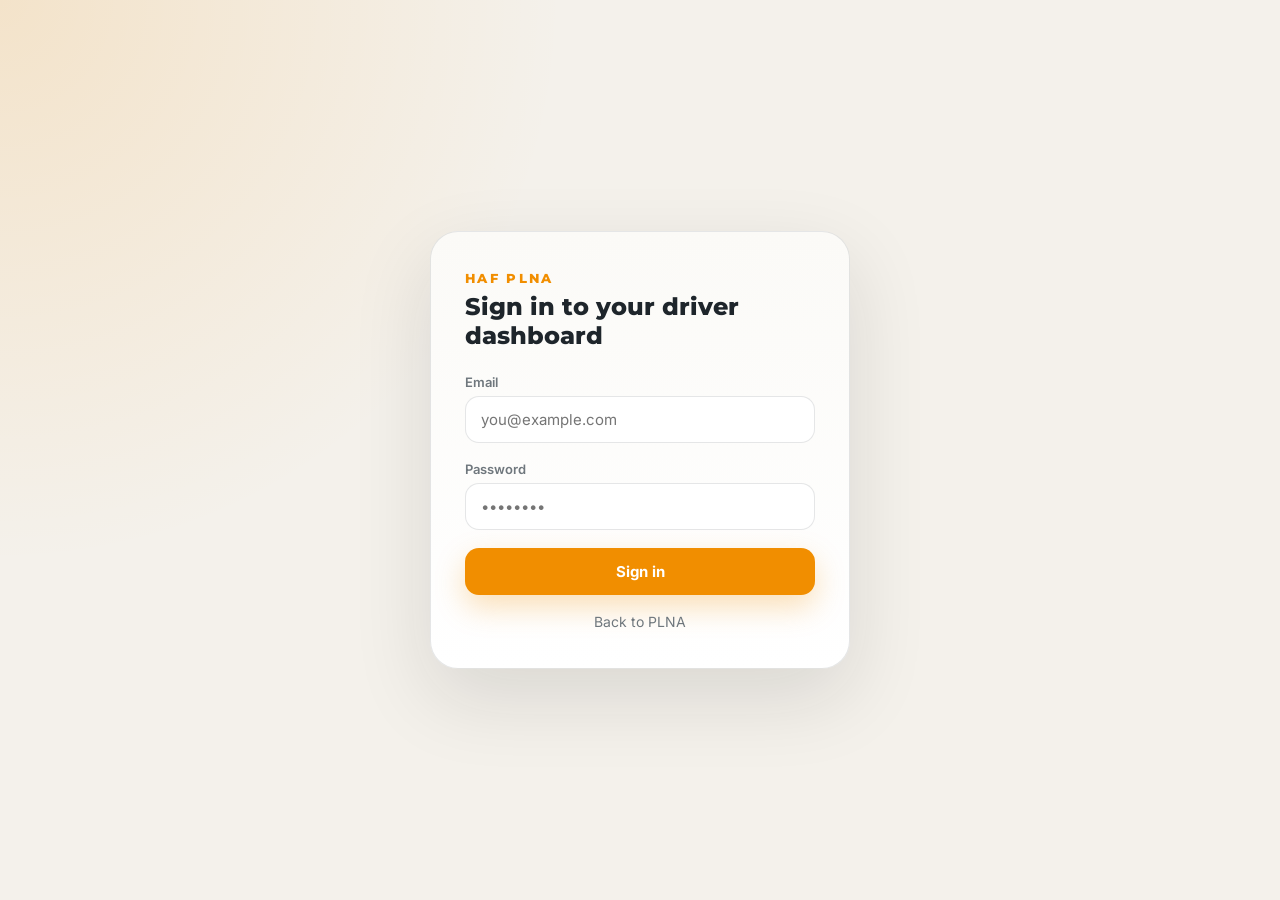
==== index.html @ 5a3f7ec8 "PLNA: proper mobile experience — off-canvas drawer nav, sticky mobile top bar, touch-friendly target" ====
<!DOCTYPE html>
<html lang="en">
<head>
<meta charset="UTF-8" />
<meta name="viewport" content="width=device-width, initial-scale=1.0" />
<meta name="robots" content="noindex,nofollow" />
<link rel="preconnect" href="https://fonts.googleapis.com" />
<link rel="preconnect" href="https://fonts.gstatic.com" crossorigin />
<link href="https://fonts.googleapis.com/css2?family=Inter:wght@400;500;600;700;800&family=Montserrat:wght@600;700;800;900&display=swap" rel="stylesheet" />
<title>HAF PLNA</title>
<style>
:root{
  --brand-orange:#f18e00; --brand-grey:#2f373e;
  --bg:#f4f1eb; --panel:#fbfaf7; --panel-2:#ffffff; --text:#1e252b; --muted:#6f777d;
  --line:rgba(47,55,62,.12); --shadow:0 28px 80px rgba(22,25,27,.12);
  --soft-shadow:0 14px 35px rgba(22,25,27,.08); --radius:28px; --radius-sm:18px;
  --red:#b4483f; --amber:#b98530; --green:#4f7f58;
}
body.dark{
  --bg:#0e1113; --panel:#171a1d; --panel-2:#202428; --text:#f4f1eb; --muted:#a9b0b4;
  --line:rgba(244,241,235,.12); --shadow:0 32px 90px rgba(0,0,0,.45); --soft-shadow:0 18px 45px rgba(0,0,0,.3);
}
*{box-sizing:border-box} body{margin:0;font-family:"Gotham Book","Inter","Avenir Next",Arial,sans-serif;background:radial-gradient(circle at top left,rgba(241,142,0,.12),transparent 32%),var(--bg);color:var(--text);transition:.25s ease}
button{font-family:inherit}
.app{min-height:100vh;display:grid;grid-template-columns:268px 1fr;gap:22px;padding:22px}
/* mobile top bar + drawer backdrop — hidden on desktop, switched on under 920px */
.mobile-bar{display:none;align-items:center;gap:12px;padding:11px 14px;position:sticky;top:0;z-index:50;background:var(--panel);border-bottom:1px solid var(--line)}
.mobile-bar .mb-burger{width:42px;height:42px;flex:none;border:1px solid var(--line);border-radius:12px;background:var(--panel-2);display:grid;place-items:center;cursor:pointer;color:var(--text)}
.mobile-bar .mb-burger svg{width:22px;height:22px;stroke:currentColor;stroke-width:2;fill:none}
.mobile-bar .mb-word{font-family:"Montserrat","Inter",sans-serif;font-weight:800;font-size:16px;letter-spacing:-.01em;color:var(--text)}
.mobile-bar .mb-title{margin-left:auto;font-size:11px;letter-spacing:.12em;text-transform:uppercase;font-weight:800;color:var(--brand-orange)}
.nav-backdrop{display:none}
.sidebar,.workspace{background:linear-gradient(180deg,var(--panel),var(--panel-2));border:1px solid var(--line);border-radius:var(--radius);box-shadow:var(--shadow)}
.sidebar{padding:22px 16px;display:flex;flex-direction:column;gap:18px;position:sticky;top:22px;height:calc(100vh - 44px)}
.brand{display:flex;align-items:center;gap:12px;padding:4px 6px 16px;border-bottom:1px solid var(--line)}
.brand .otis-logo{width:46px;height:46px;flex:none;display:block;border-radius:13px;box-shadow:var(--soft-shadow)}
.brand .otis-logo svg{width:100%;height:100%;display:block;border-radius:13px}
.brand-meta{display:flex;flex-direction:column;align-items:flex-start;gap:6px;min-width:0}.brand-meta small{display:block;color:var(--muted);letter-spacing:.18em;text-transform:uppercase;font-size:9.5px;font-weight:700}
.brand-top{display:flex;align-items:center;gap:9px}.otis-word{font-weight:800;font-size:15px;letter-spacing:.02em;color:var(--text)}.brand-pipe{color:var(--line);font-weight:400;font-size:17px;line-height:1}
.brand .home-btn{width:auto;height:30px;padding:0 13px 0 11px;gap:8px;border-radius:10px;font-size:12.5px;font-weight:700;background:rgba(127,127,127,.07);color:var(--text)}.brand .home-btn svg{width:15px;height:15px}.brand .home-btn:hover{background:rgba(241,142,0,.10);color:var(--text)}.brand .home-btn.active{background:rgba(241,142,0,.14);color:var(--brand-orange)}
.nav{display:flex;flex-direction:column;gap:4px;overflow-y:auto;flex:1;margin:0 -4px;padding:2px 4px;scrollbar-width:thin}
.nav::-webkit-scrollbar{width:6px}.nav::-webkit-scrollbar-thumb{background:var(--line);border-radius:99px}
.nav-btn{width:100%;height:44px;border:0;border-radius:14px;background:transparent;color:var(--muted);display:flex;align-items:center;gap:13px;padding:0 14px;cursor:pointer;transition:.18s ease;font-size:14px;font-weight:600;text-align:left}
.nav-btn svg{width:19px;height:19px;stroke:currentColor;stroke-width:1.8;fill:none;flex:none}
.nav-btn:hover{background:rgba(241,142,0,.08);color:var(--text)}
.nav-btn.active{background:rgba(241,142,0,.13);color:var(--brand-orange)}
.nav-sep{height:1px;background:var(--line);margin:10px 8px}
.nav-label{font-size:10px;letter-spacing:.14em;text-transform:uppercase;color:var(--muted);font-weight:800;padding:6px 14px 2px;opacity:.75}
.group-btn{justify-content:space-between}
.group-btn .gb-left{display:flex;align-items:center;gap:13px}
.group-btn .chev{width:16px;height:16px;transition:transform .2s ease}
.group.open .group-btn .chev{transform:rotate(90deg)}
.group.open .group-btn{color:var(--text)}
.sub{display:none;flex-direction:column;gap:3px;margin:4px 0 4px 0;padding-left:10px;border-left:2px solid var(--line);margin-left:20px}
.group.open .sub{display:flex}
.sub .nav-btn{height:38px;font-size:13px;font-weight:500;border-radius:11px}
.sub .nav-btn .dot{width:6px;height:6px;border-radius:99px;background:currentColor;opacity:.55;flex:none}
.side-foot{margin-top:auto;padding-top:14px;border-top:1px solid var(--line);display:flex;flex-direction:column;gap:10px}
.foot-row{display:flex;gap:8px}
.foot-row .nav-btn{flex:1;flex-direction:column;height:auto;gap:5px;padding:9px 6px;justify-content:center;text-align:center;font-size:10px;letter-spacing:.04em;text-transform:uppercase;font-weight:700;border-radius:13px;background:rgba(127,127,127,.06)}
.foot-row .nav-btn:hover{background:rgba(241,142,0,.10)}
.foot-toggle{flex:1;display:flex;align-items:center;justify-content:center;background:rgba(127,127,127,.06);border-radius:13px;padding:9px 6px}
.theme-row{display:flex;align-items:center;justify-content:space-between;gap:10px;padding:2px 8px}
.theme-row span{font-size:12px;color:var(--muted);font-weight:600;display:flex;align-items:center;gap:9px}
.theme-row span svg{width:17px;height:17px;stroke:currentColor;stroke-width:1.8;fill:none}
.theme-wrap{width:56px;height:30px;background:var(--panel-2);border:1px solid var(--line);border-radius:999px;position:relative;cursor:pointer;box-shadow:var(--soft-shadow);flex:none}
.theme-dot{position:absolute;top:3px;left:3px;width:22px;height:22px;border-radius:999px;background:var(--brand-grey);transition:.25s ease;display:flex;align-items:center;justify-content:center}
.theme-dot svg{width:13px;height:13px;stroke:#fff;stroke-width:2;fill:none}
.theme-dot .ico-moon{display:none}
body.dark .theme-dot{left:31px;background:var(--brand-orange)}
body.dark .theme-dot .ico-sun{display:none}
body.dark .theme-dot .ico-moon{display:block}
.workspace{padding:0;min-width:0;display:flex;flex-direction:column;overflow:hidden}
.topbar{display:flex;align-items:center;justify-content:space-between;gap:16px;padding:24px 30px;border-bottom:1px solid var(--line)}
.topbar img{width:128px;height:auto;background:#fff;border-radius:12px;padding:8px 11px;object-fit:contain;border:1px solid var(--line)}
.crumb{font-size:11px;letter-spacing:.14em;text-transform:uppercase;color:var(--muted);font-weight:800}
.crumb b{color:var(--brand-orange)}
.canvas{flex:1;display:flex;align-items:center;justify-content:center;padding:40px;min-height:0}
.page{display:none;width:100%}
.page.active{display:flex;flex-direction:column;align-items:center;text-align:center;gap:14px}
.page .glyph{width:64px;height:64px;border-radius:20px;border:1px solid var(--line);background:var(--panel-2);display:grid;place-items:center;color:var(--brand-orange);box-shadow:var(--soft-shadow)}
.page .glyph svg{width:28px;height:28px;stroke:currentColor;stroke-width:1.7;fill:none}
.page h1{margin:0;font-family:"Gotham Bold","Montserrat","Inter","Avenir Next",Arial,sans-serif;letter-spacing:-.04em;font-size:30px}
.page p{margin:0;color:var(--muted);font-size:14px;line-height:1.6;max-width:440px}
.page .tag{font-size:10px;letter-spacing:.14em;text-transform:uppercase;color:var(--muted);border:1px solid var(--line);border-radius:999px;padding:7px 13px;font-weight:800}
.haf-grid{width:100%;max-width:none;display:flex;flex-wrap:wrap;justify-content:center;gap:10px;margin:0 0 30px;padding-bottom:24px;border-bottom:1px solid var(--line)}
.haf-tile{display:flex;flex-direction:column;align-items:center;gap:9px;text-align:center;padding:14px;min-width:104px;flex:0 1 132px;border:1px solid var(--line);border-radius:var(--radius-sm);background:var(--panel-2);box-shadow:var(--soft-shadow);cursor:pointer;color:var(--text);transition:.18s ease}
.haf-tile:hover{border-color:rgba(241,142,0,.4);transform:translateY(-2px)}
.haf-tile .ht-ico{width:42px;height:42px;border-radius:12px;border:1px solid var(--line);background:var(--panel);display:grid;place-items:center;color:var(--brand-orange);flex:none}
.haf-tile .ht-ico svg{width:20px;height:20px;stroke:currentColor;stroke-width:1.7;fill:none}
.haf-tile .ht-tt{font-weight:700;font-size:13.5px;letter-spacing:-.01em}
.haf-tile .ht-sub{display:none}
@media (max-width:920px){
  /* phone layout: full-width content, sidebar becomes an off-canvas drawer */
  .app{display:block;padding:0;gap:0}
  .mobile-bar{display:flex}
  .sidebar{position:fixed;top:0;left:0;bottom:0;width:284px;max-width:86vw;height:100vh;z-index:70;border-radius:0;border:0;border-right:1px solid var(--line);transform:translateX(-100%);transition:transform .26s ease;overflow-y:auto;box-shadow:none}
  body.nav-open .sidebar{transform:none;box-shadow:0 0 60px rgba(0,0,0,.45)}
  .nav-backdrop{display:block;position:fixed;inset:0;background:rgba(10,12,14,.5);z-index:60;opacity:0;pointer-events:none;transition:opacity .26s ease}
  body.nav-open .nav-backdrop{opacity:1;pointer-events:auto}
  .brand{display:flex}
  /* nav stays vertical & touch-friendly inside the drawer */
  .nav{flex-direction:column;flex-wrap:nowrap;gap:4px;overflow-y:visible;margin:0 -4px;padding:2px 4px}
  .nav-sep,.nav-label{display:block}
  .nav-btn{flex-direction:row;width:100%;max-width:none;min-width:0;height:48px;padding:0 16px;gap:14px;justify-content:flex-start;font-size:14.5px;font-weight:600;letter-spacing:0;line-height:1.2;text-align:left;border-radius:13px}
  .nav-btn svg{width:20px;height:20px}
  .workspace{border-radius:0;box-shadow:none;border:0}
  .topbar{padding:14px 16px}
  .crumb{display:none}
  .canvas{padding:20px 14px}
  .side-foot{margin-top:24px;flex-direction:column;gap:10px}
}
.crm-wrap{width:100%;max-width:1000px;margin:0 auto 14px;overflow-x:auto;border:1px solid var(--line);border-radius:14px;box-shadow:var(--soft-shadow)}
.crm{width:100%;border-collapse:collapse;font-size:12.5px;min-width:760px}
.crm th{text-align:left;font-size:10.5px;letter-spacing:.05em;text-transform:uppercase;color:var(--muted);font-weight:800;padding:12px 14px;background:var(--panel-2);border-bottom:1px solid var(--line);white-space:nowrap}
.crm td{padding:13px 14px;border-bottom:1px solid var(--line);color:var(--text)}
.crm tr:last-child td{border-bottom:none}
.crm-ah{font-size:11.5px;color:var(--muted);font-weight:700;margin-right:4px}
.pill{font-size:11.5px;font-weight:700;background:var(--panel-2);border:1px solid var(--line);border-radius:999px;padding:7px 13px;color:var(--text)}
.switch{width:48px;height:27px;background:var(--panel);border:1px solid var(--line);border-radius:999px;position:relative;cursor:pointer;flex:none;transition:.2s ease}
.switch .knob{position:absolute;top:2px;left:2px;width:21px;height:21px;border-radius:999px;background:var(--brand-grey);transition:.22s ease}
.switch.on{background:rgba(241,142,0,.16);border-color:rgba(241,142,0,.45)}
.switch.on .knob{left:23px;background:var(--brand-orange)}
</style>
<style id="plna-css">
#today.page.active,#planned-jobs.page.active,#job-feedback.page.active,#rewards.page.active{align-self:flex-start;align-items:center;text-align:center;width:100%;gap:0}
.plna-head{display:flex;flex-direction:column;align-items:center;text-align:center;gap:12px;margin-bottom:24px}
.plna-head .glyph{width:56px;height:56px}
.plna-head p{max-width:480px}
.stat-grid{width:100%;max-width:880px;margin:0 auto 18px;display:grid;grid-template-columns:repeat(auto-fit,minmax(190px,1fr));gap:14px}
.stat-card{display:flex;flex-direction:column;align-items:flex-start;gap:7px;text-align:left;padding:16px 18px;border:1px solid var(--line);border-radius:var(--radius-sm);background:var(--panel-2);box-shadow:var(--soft-shadow)}
.stat-card .sl{font-size:10px;letter-spacing:.12em;text-transform:uppercase;color:var(--muted);font-weight:800}
.stat-card .sv{font-size:19px;font-weight:800;letter-spacing:-.02em;color:var(--text)}
.stat-card .sv small{font-size:12px;font-weight:600;color:var(--muted);letter-spacing:0}
.pill-status{display:inline-flex;align-items:center;gap:7px}
.pill-status::before{content:"";width:8px;height:8px;border-radius:99px;background:var(--green);flex:none}
.pill-status.off::before{background:var(--muted)}
.pill-status.busy::before{background:var(--amber)}
.plna-actions{display:flex;flex-wrap:wrap;align-items:center;justify-content:center;gap:8px;max-width:880px;margin:6px auto 0}
.form-card{width:100%;max-width:640px;margin:0 auto;border:1px solid var(--line);border-radius:var(--radius-sm);background:var(--panel-2);box-shadow:var(--soft-shadow);overflow:hidden;text-align:left}
.qa-row{display:flex;align-items:center;justify-content:space-between;gap:14px;padding:14px 18px;border-top:1px solid var(--line)}
.qa-row:first-child{border-top:0}
.qa-q{font-weight:600;font-size:14px;color:var(--text)}
.qa-a{display:flex;gap:6px;flex-wrap:wrap;flex:none}
.plna-notes{width:100%;max-width:640px;margin:14px auto 0;display:flex;flex-direction:column;gap:8px;text-align:left}
.plna-notes label{font-size:10px;letter-spacing:.12em;text-transform:uppercase;color:var(--muted);font-weight:800}
.plna-notes textarea{width:100%;min-height:92px;resize:vertical;border:1px solid var(--line);background:var(--panel-2);color:var(--text);border-radius:14px;padding:12px 15px;font-size:14px;font-family:inherit;line-height:1.5;outline:none}
.plna-notes textarea:focus{border-color:rgba(241,142,0,.5)}
.tier-grid{width:100%;max-width:760px;margin:0 auto 18px;display:grid;grid-template-columns:repeat(auto-fit,minmax(120px,1fr));gap:10px}
.tier{display:flex;flex-direction:column;align-items:center;gap:5px;padding:14px 10px;border:1px solid var(--line);border-radius:var(--radius-sm);background:var(--panel-2);box-shadow:var(--soft-shadow);text-align:center}
.tier.cur{border-color:rgba(241,142,0,.5)}
.tier .tn{font-weight:800;font-size:13px;letter-spacing:-.01em}
.tier .tp{font-size:11px;color:var(--muted)}
.tier .tdot{width:12px;height:12px;border-radius:99px;background:var(--muted)}
.tier.cur .tdot{background:var(--brand-orange)}
.points-card{width:100%;max-width:760px;margin:0 auto 18px;display:flex;align-items:center;justify-content:space-between;gap:16px;flex-wrap:wrap;padding:18px 22px;border:1px solid var(--line);border-radius:var(--radius-sm);background:var(--panel-2);box-shadow:var(--soft-shadow);text-align:left}
.points-card .pc-big{font-family:'Montserrat','Inter',sans-serif;font-weight:900;font-size:34px;letter-spacing:-.03em;color:var(--brand-orange);line-height:1}
.points-card .pc-l{font-size:10px;letter-spacing:.12em;text-transform:uppercase;color:var(--muted);font-weight:800;margin-top:6px}
.preview-note{margin:8px auto 0;font-size:11px;color:var(--muted);opacity:.85;max-width:560px}
/* Suggested-rate calculator (shared HAFPricing engine) */
.calc{width:100%;max-width:1040px;margin:0 auto 16px;display:grid;grid-template-columns:1fr 1.05fr;gap:16px;text-align:left}
@media(max-width:920px){.calc{grid-template-columns:1fr}}
.calc-card{border:1px solid var(--line);border-radius:var(--radius-sm);background:var(--panel-2);box-shadow:var(--soft-shadow);padding:18px 18px 20px}
.calc-card h3{margin:0 0 3px;font-family:'Montserrat','Inter',sans-serif;font-weight:800;font-size:15px;letter-spacing:-.01em}
.calc-card .ch-sub{font-size:12px;color:var(--muted);margin:0 0 14px;line-height:1.5}
.cgrid{display:grid;grid-template-columns:1fr 1fr;gap:10px}.cgrid.one{grid-template-columns:1fr}.cgrid.four{grid-template-columns:1fr 1fr}
.cfield{display:flex;flex-direction:column;gap:5px}
.cfield label{font-size:10px;letter-spacing:.05em;text-transform:uppercase;color:var(--muted);font-weight:800}
.cfield input,.cfield select{font-family:inherit;font-size:13.5px;color:var(--text);background:var(--panel-2);border:1px solid var(--line);border-radius:11px;padding:9px 11px;width:100%;-webkit-appearance:none;appearance:none}
.cfield input:focus,.cfield select:focus{outline:2px solid rgba(241,142,0,.35);outline-offset:1px;border-color:var(--brand-orange)}
.csub{font-size:10px;letter-spacing:.12em;text-transform:uppercase;color:var(--muted);font-weight:800;margin:16px 0 9px;opacity:.85}
.cheads{display:grid;grid-template-columns:repeat(3,1fr);gap:10px;margin:0 0 14px}
@media(max-width:560px){.cheads{grid-template-columns:1fr}}
.chead{border:1px solid var(--line);border-radius:14px;background:var(--panel-2);padding:13px 14px;text-align:left}
.chead .ch-n{font-family:'Montserrat','Inter',sans-serif;font-size:23px;font-weight:800;letter-spacing:-.03em;line-height:1}
.chead.drv{border-color:rgba(79,127,88,.5);background:rgba(79,127,88,.07)}.chead.drv .ch-n{color:var(--green)}
.chead.cust .ch-n{color:var(--brand-orange)}
.chead .ch-l{font-size:10px;letter-spacing:.04em;text-transform:uppercase;color:var(--muted);font-weight:800;margin-top:6px}
.lane-mini{display:flex;flex-wrap:wrap;gap:7px;margin:0 0 14px}
.lane-chip{font-size:11.5px;background:var(--panel-2);border:1px solid var(--line);border-radius:10px;padding:6px 10px;color:var(--text)}
.lane-chip b{color:var(--brand-orange)}
.price-stack{width:100%;display:flex;flex-direction:column;gap:8px;text-align:left}
.price-row{display:flex;align-items:center;justify-content:space-between;gap:12px;border:1px solid var(--line);border-radius:14px;background:var(--panel-2);padding:11px 15px}
.price-row .pr-l{display:flex;align-items:center;gap:10px;font-size:13.5px;font-weight:600;color:var(--text)}
.price-row .pr-op{width:22px;height:22px;flex:none;display:grid;place-items:center;border-radius:7px;border:1px solid var(--line);background:var(--panel);color:var(--brand-orange);font-weight:800;font-size:13px}
.price-row .pr-v{font-family:'Montserrat','Inter',sans-serif;font-weight:800;font-size:15px;letter-spacing:-.01em;color:var(--text)}
.price-row.total{border-color:rgba(79,127,88,.5);background:rgba(79,127,88,.07)}.price-row.total .pr-v{color:var(--green);font-size:18px}
.pill{font-size:11.5px;background:var(--panel-2);border:1px solid var(--line);border-radius:999px;padding:6px 11px;color:var(--text)}
.reason-wrap{display:flex;flex-wrap:wrap;gap:7px;margin:10px 0 0}.reason-wrap .pill.warn{border-color:rgba(180,72,63,.5);color:var(--red)}
.manual-flag{display:flex;align-items:center;gap:9px;margin:12px 0 0;padding:11px 14px;border-radius:12px;font-size:12.5px;font-weight:700;border:1px solid var(--line)}
.manual-flag.on{border-color:rgba(180,72,63,.5);background:rgba(180,72,63,.08);color:var(--red)}
.manual-flag.off{border-color:rgba(79,127,88,.45);background:rgba(79,127,88,.08);color:var(--green)}
.manual-flag .mf-dot{width:9px;height:9px;border-radius:99px;background:currentColor;flex:none}

/* ===== Topbar controls: version badge, compliance + plan switchers ===== */
.topbar-r{display:flex;align-items:center;gap:12px;flex-wrap:wrap;justify-content:flex-end}
.ver-badge{display:inline-flex;align-items:center;gap:6px;font-size:10px;letter-spacing:.1em;text-transform:uppercase;font-weight:800;color:var(--brand-orange);background:rgba(241,142,0,.10);border:1px solid rgba(241,142,0,.34);border-radius:999px;padding:5px 11px;white-space:nowrap}
.ver-badge::before{content:"";width:7px;height:7px;border-radius:99px;background:var(--brand-orange);flex:none}
.tb-ctrl{display:flex;flex-direction:column;gap:3px}
.tb-ctrl label{font-size:9px;letter-spacing:.1em;text-transform:uppercase;color:var(--muted);font-weight:800}
.tb-ctrl select{font-family:inherit;font-size:12.5px;font-weight:600;color:var(--text);background:var(--panel-2);border:1px solid var(--line);border-radius:11px;padding:7px 10px;-webkit-appearance:none;appearance:none;cursor:pointer}
.tb-ctrl select:focus{outline:2px solid rgba(241,142,0,.35);outline-offset:1px;border-color:var(--brand-orange)}
.plan-badge{display:inline-flex;align-items:center;gap:6px;font-size:10px;letter-spacing:.08em;text-transform:uppercase;font-weight:800;color:var(--text);background:var(--panel-2);border:1px solid var(--line);border-radius:999px;padding:5px 11px;white-space:nowrap}
.plan-badge .pb-dot{width:8px;height:8px;border-radius:99px;background:var(--muted);flex:none}
.plan-badge.lite .pb-dot,.plan-badge.free .pb-dot{background:var(--muted)}
.plan-badge.plus .pb-dot{background:var(--amber)}
.plan-badge.pro .pb-dot,.plan-badge.paid .pb-dot{background:var(--brand-orange)}
.plan-badge.pro,.plan-badge.paid{border-color:rgba(241,142,0,.34);color:var(--brand-orange)}
@media (max-width:920px){.topbar{flex-direction:column;align-items:stretch;gap:12px}.topbar-r{justify-content:flex-start}}

/* ===== Compliance warning + lock panels (driven by HAFModel.gate) ===== */
.gate-banner{width:100%;max-width:1040px;margin:0 auto 18px;display:flex;align-items:center;gap:12px;padding:13px 18px;border-radius:var(--radius-sm);font-size:13.5px;font-weight:600;line-height:1.45;border:1px solid var(--line);background:var(--panel-2);box-shadow:var(--soft-shadow);text-align:left}
.gate-banner .gb-ic{width:30px;height:30px;border-radius:9px;display:grid;place-items:center;flex:none;font-weight:900;font-size:15px}
.gate-banner.warn{border-color:rgba(185,133,48,.5);background:rgba(185,133,48,.10);color:var(--amber)}
.gate-banner.warn .gb-ic{background:rgba(185,133,48,.18);color:var(--amber)}
.gate-banner .gb-cta{margin-left:auto;flex:none;font-size:11px;letter-spacing:.04em;text-transform:uppercase;font-weight:800;color:var(--brand-orange);background:rgba(241,142,0,.10);border:1px solid rgba(241,142,0,.34);border-radius:999px;padding:7px 13px;cursor:pointer}
.gate-banner .gb-cta:hover{background:rgba(241,142,0,.18)}
.lock-panel{width:100%;max-width:560px;margin:0 auto;display:flex;flex-direction:column;align-items:center;text-align:center;gap:14px;padding:34px 30px;border:1px solid var(--line);border-radius:var(--radius);background:var(--panel-2);box-shadow:var(--soft-shadow)}
.lock-panel .lp-ic{width:60px;height:60px;border-radius:18px;border:1px solid rgba(180,72,63,.4);background:rgba(180,72,63,.08);display:grid;place-items:center;color:var(--red)}
.lock-panel .lp-ic svg{width:28px;height:28px;stroke:currentColor;stroke-width:1.7;fill:none}
.lock-panel h2{margin:0;font-family:'Montserrat','Inter',sans-serif;font-weight:800;font-size:21px;letter-spacing:-.02em}
.lock-panel .lp-state{font-size:10px;letter-spacing:.12em;text-transform:uppercase;font-weight:800;border-radius:999px;padding:6px 13px;border:1px solid var(--line)}
.lock-panel .lp-state.s-warn{color:var(--amber);border-color:rgba(185,133,48,.5);background:rgba(185,133,48,.1)}
.lock-panel .lp-state.s-bad{color:var(--red);border-color:rgba(180,72,63,.5);background:rgba(180,72,63,.08)}
.lock-panel p{margin:0;color:var(--muted);font-size:14px;line-height:1.6;max-width:420px}
.lock-panel .lp-cta{font-size:12.5px;font-weight:800;letter-spacing:.02em;color:#fff;background:var(--brand-orange);border:0;border-radius:13px;padding:12px 22px;cursor:pointer;box-shadow:var(--soft-shadow)}
.lock-panel .lp-cta:hover{filter:brightness(1.05)}
.is-locked{display:none!important}

/* ===== Plan-gated upgrade teaser ===== */
.upsell{width:100%;max-width:560px;margin:0 auto;display:flex;flex-direction:column;align-items:center;text-align:center;gap:13px;padding:30px;border:1px dashed rgba(241,142,0,.45);border-radius:var(--radius);background:rgba(241,142,0,.05)}
.upsell .us-ic{width:54px;height:54px;border-radius:16px;border:1px solid rgba(241,142,0,.4);background:var(--panel-2);display:grid;place-items:center;color:var(--brand-orange)}
.upsell .us-ic svg{width:26px;height:26px;stroke:currentColor;stroke-width:1.7;fill:none}
.upsell h2{margin:0;font-family:'Montserrat','Inter',sans-serif;font-weight:800;font-size:20px;letter-spacing:-.02em}
.upsell .us-need{font-size:10px;letter-spacing:.12em;text-transform:uppercase;font-weight:800;color:var(--brand-orange);background:rgba(241,142,0,.1);border:1px solid rgba(241,142,0,.34);border-radius:999px;padding:6px 13px}
.upsell p{margin:0;color:var(--muted);font-size:14px;line-height:1.6;max-width:420px}
.upsell .us-feats{display:flex;flex-wrap:wrap;gap:7px;justify-content:center;margin-top:2px}

/* ===== Pro Driver Landing Page section (§12.9) ===== */
.lp-status{width:100%;max-width:880px;margin:0 auto 16px;display:flex;align-items:center;gap:13px;padding:15px 20px;border:1px solid var(--line);border-radius:var(--radius-sm);background:var(--panel-2);box-shadow:var(--soft-shadow);text-align:left;flex-wrap:wrap}
.lp-status .lps-dot{width:11px;height:11px;border-radius:99px;background:var(--green);flex:none}
.lp-status .lps-t{font-weight:700;font-size:14px}
.lp-status .lps-d{font-size:12.5px;color:var(--muted)}
.lp-status .lps-pill{margin-left:auto}
.funnel-note{width:100%;max-width:880px;margin:4px auto 0;display:flex;align-items:flex-start;gap:11px;padding:14px 18px;border:1px solid var(--line);border-radius:var(--radius-sm);background:rgba(241,142,0,.05);text-align:left;font-size:13px;line-height:1.55;color:var(--text)}
.funnel-note b{color:var(--brand-orange)}
.funnel-note .fn-ic{width:26px;height:26px;border-radius:8px;background:rgba(241,142,0,.12);color:var(--brand-orange);display:grid;place-items:center;flex:none;font-weight:900}

/* ===== Week grid (shared by empty-days and driver-diary) ===== */
.week-grid{width:100%;max-width:880px;margin:0 auto 18px;display:grid;grid-template-columns:repeat(7,1fr);gap:10px}
@media(max-width:720px){.week-grid{grid-template-columns:repeat(4,1fr)}}
.day-card{border:1px solid var(--line);border-radius:var(--radius-sm);background:var(--panel-2);box-shadow:var(--soft-shadow);padding:14px 10px;text-align:center;cursor:pointer;transition:.18s ease;display:flex;flex-direction:column;gap:8px;align-items:center}
.day-card .dc-dow{font-size:9.5px;letter-spacing:.1em;text-transform:uppercase;color:var(--muted);font-weight:800}
.day-card .dc-date{font-size:20px;font-weight:800;letter-spacing:-.02em}
.day-card .dc-badge{font-size:10px;font-weight:700;border-radius:999px;padding:5px 10px;border:1px solid var(--line);background:var(--panel);color:var(--muted)}
.day-card.dc-empty .dc-badge{color:var(--amber);border-color:rgba(185,133,48,.5);background:rgba(185,133,48,.08)}
.day-card.dc-booked .dc-badge{color:var(--green);border-color:rgba(79,127,88,.5);background:rgba(79,127,88,.08)}
.day-card.dc-today .dc-date{color:var(--brand-orange)}
.day-card.dc-today{border-color:rgba(241,142,0,.4)}
.day-card:hover{border-color:rgba(241,142,0,.35);transform:translateY(-2px)}
/* ===== Route chain ===== */
.route-chain{width:100%;max-width:640px;margin:0 auto 18px;display:flex;flex-direction:column;gap:8px}
.route-leg{display:flex;align-items:center;gap:12px;padding:14px 18px;border:1px solid var(--line);border-radius:var(--radius-sm);background:var(--panel-2);box-shadow:var(--soft-shadow);text-align:left}
.route-leg .rl-areas{display:flex;align-items:center;gap:10px;flex:1;min-width:0}
.route-leg .rl-from,.route-leg .rl-to{font-weight:800;font-size:14px}
.route-leg .rl-arr{color:var(--brand-orange);font-weight:900;font-size:16px}
.route-leg .rl-tag{font-size:10px;letter-spacing:.1em;text-transform:uppercase;font-weight:800;border-radius:999px;padding:5px 11px;border:1px solid var(--line);background:var(--panel);color:var(--muted);flex:none}
.route-leg .rl-tag.strong{color:var(--green);border-color:rgba(79,127,88,.5);background:rgba(79,127,88,.08)}
.route-leg .rl-tag.weak{color:var(--amber);border-color:rgba(185,133,48,.5);background:rgba(185,133,48,.08)}
/* ===== Notes ===== */
.notes-list{width:100%;max-width:640px;margin:0 auto 14px;display:flex;flex-direction:column;gap:10px}
.note-card{border:1px solid var(--line);border-radius:var(--radius-sm);background:var(--panel-2);box-shadow:var(--soft-shadow);padding:15px 18px;text-align:left;display:flex;flex-direction:column;gap:7px}
.note-head{display:flex;align-items:center;gap:10px;flex-wrap:wrap}
.note-tag{font-size:10px;letter-spacing:.12em;text-transform:uppercase;font-weight:800;border-radius:999px;padding:5px 11px;border:1px solid var(--line)}
.note-tag.nt-access{color:var(--amber);border-color:rgba(185,133,48,.5);background:rgba(185,133,48,.08)}
.note-tag.nt-parking{color:var(--green);border-color:rgba(79,127,88,.5);background:rgba(79,127,88,.08)}
.note-tag.nt-kit{color:var(--brand-orange);border-color:rgba(241,142,0,.4);background:rgba(241,142,0,.07)}
.note-tag.nt-route{color:var(--muted);border-color:var(--line);background:var(--panel)}
.note-area{font-size:11px;font-weight:700;color:var(--muted);margin-left:auto}
.note-title{font-weight:700;font-size:14px}
.note-body{font-size:13px;color:var(--muted);line-height:1.55}
/* ===== POD ===== */
.pod-form{width:100%;max-width:520px;margin:0 auto;display:flex;flex-direction:column;gap:14px;text-align:left}
.pod-form .pf-label{font-size:10px;letter-spacing:.1em;text-transform:uppercase;color:var(--muted);font-weight:800;margin-bottom:5px;display:block}
.pod-form input,.pod-form select,.pod-form textarea{font-family:inherit;font-size:14px;color:var(--text);background:var(--panel-2);border:1px solid var(--line);border-radius:12px;padding:11px 14px;width:100%;-webkit-appearance:none;appearance:none;outline:none}
.pod-form input:focus,.pod-form select:focus,.pod-form textarea:focus{outline:2px solid rgba(241,142,0,.35);outline-offset:1px;border-color:var(--brand-orange)}
.pod-form textarea{min-height:80px;resize:vertical}
.sig-area{width:100%;min-height:112px;border:2px dashed var(--line);border-radius:var(--radius-sm);background:var(--panel);display:flex;flex-direction:column;align-items:center;justify-content:center;gap:9px;color:var(--muted);font-size:13px;font-weight:600;cursor:pointer;transition:.18s ease}
.sig-area svg{width:28px;height:28px;stroke:currentColor;stroke-width:1.6;fill:none;opacity:.55}
.sig-area:hover{border-color:rgba(241,142,0,.4);color:var(--brand-orange)}
.photo-area{width:100%;min-height:90px;border:2px dashed var(--line);border-radius:var(--radius-sm);background:var(--panel);display:flex;align-items:center;justify-content:center;gap:12px;color:var(--muted);font-size:13px;font-weight:600;cursor:pointer;transition:.18s ease}
.photo-area svg{width:26px;height:26px;stroke:currentColor;stroke-width:1.6;fill:none;opacity:.55}
.photo-area:hover{border-color:rgba(241,142,0,.4);color:var(--brand-orange)}
.ts-display{display:flex;align-items:center;gap:10px;padding:12px 16px;border:1px solid var(--line);border-radius:12px;background:var(--panel-2);font-size:13.5px;font-weight:600}
.ts-display svg{width:18px;height:18px;stroke:var(--muted);stroke-width:1.8;fill:none;flex:none}
.ts-live{margin-left:auto;font-size:10px;letter-spacing:.08em;text-transform:uppercase;color:var(--green);font-weight:800;border:1px solid rgba(79,127,88,.4);border-radius:999px;padding:4px 10px;background:rgba(79,127,88,.08)}
/* ===== Network Pass ===== */
.pass-card{width:100%;max-width:480px;margin:0 auto 22px;background:linear-gradient(135deg,#2f373e 0%,#1a2127 100%);border-radius:var(--radius);padding:28px 30px 24px;color:#fff;box-shadow:var(--shadow);position:relative;overflow:hidden;text-align:left}
.pass-card::before{content:"HAF";position:absolute;right:12px;top:50%;transform:translateY(-50%);font-family:'Montserrat',sans-serif;font-weight:900;font-size:88px;color:rgba(255,255,255,.05);letter-spacing:-.04em;pointer-events:none;line-height:1;user-select:none}
.pass-card .pc-eyebrow{font-size:9.5px;letter-spacing:.18em;text-transform:uppercase;font-weight:800;opacity:.6;margin-bottom:10px}
.pass-card .pc-name{font-family:'Montserrat',sans-serif;font-weight:900;font-size:24px;letter-spacing:-.02em;line-height:1.1}
.pass-card .pc-row{display:flex;align-items:center;gap:10px;margin-top:16px}
.pass-card .pc-badge{font-size:10px;letter-spacing:.1em;text-transform:uppercase;font-weight:800;background:rgba(241,142,0,.2);color:var(--brand-orange);border:1px solid rgba(241,142,0,.35);border-radius:999px;padding:6px 13px}
.pass-card .pc-expiry{font-size:12px;opacity:.6;margin-left:auto}
.pass-card .pc-num{font-size:12px;opacity:.45;margin-top:14px;letter-spacing:.12em}
.benefit-table{width:100%;max-width:560px;margin:0 auto 18px;border:1px solid var(--line);border-radius:var(--radius-sm);overflow:hidden;box-shadow:var(--soft-shadow)}
.bt-head{display:grid;grid-template-columns:1fr auto auto;background:var(--panel-2);border-bottom:2px solid var(--line)}
.bt-head span{padding:11px 14px;font-size:10px;font-weight:800;text-transform:uppercase;letter-spacing:.08em;color:var(--muted)}
.bt-row{display:grid;grid-template-columns:1fr auto auto;border-bottom:1px solid var(--line)}
.bt-row:last-child{border-bottom:none}
.bt-row span{padding:12px 14px;font-size:13px;font-weight:600;color:var(--muted)}
.bt-row span:first-child{color:var(--text)}
.bt-yes{color:var(--green)!important;font-weight:800!important}
.bt-no{opacity:.45!important}
.btn-cta{display:inline-flex;align-items:center;gap:9px;font-family:inherit;font-size:13.5px;font-weight:800;color:#fff;background:var(--brand-orange);border:0;border-radius:14px;padding:13px 24px;cursor:pointer;box-shadow:var(--soft-shadow);transition:.15s ease}
.btn-cta:hover{filter:brightness(1.07)}
.btn-cta.green{background:var(--green)}
/* ===== Working radius ===== */
.radius-wrap{width:100%;max-width:600px;margin:0 auto 20px;display:flex;flex-direction:column;align-items:center;gap:16px;padding:28px 28px 24px;border:1px solid var(--line);border-radius:var(--radius-sm);background:var(--panel-2);box-shadow:var(--soft-shadow)}
.radius-hero{display:flex;align-items:baseline;gap:6px}
.radius-hero .rh-val{font-family:'Montserrat','Inter',sans-serif;font-weight:900;font-size:76px;letter-spacing:-.04em;color:var(--brand-orange);line-height:1}
.radius-hero .rh-unit{font-size:22px;font-weight:700;color:var(--muted)}
.radius-sublabel{font-size:11px;color:var(--muted);font-weight:600}
.radius-presets{display:flex;flex-wrap:wrap;gap:8px;justify-content:center}
.rp-btn{border:1px solid var(--line);background:var(--panel);border-radius:999px;padding:8px 16px;font-size:13px;font-weight:700;cursor:pointer;color:var(--text);transition:.18s ease;font-family:inherit}
.rp-btn:hover{border-color:rgba(241,142,0,.45);color:var(--brand-orange)}
.rp-btn.active{border-color:rgba(241,142,0,.55);background:rgba(241,142,0,.1);color:var(--brand-orange)}
/* ===== Home base settings ===== */
.settings-card{width:100%;max-width:560px;margin:0 auto 16px;border:1px solid var(--line);border-radius:var(--radius-sm);background:var(--panel-2);box-shadow:var(--soft-shadow);overflow:hidden;text-align:left}
.sc-row{display:flex;align-items:center;justify-content:space-between;gap:14px;padding:14px 18px;border-top:1px solid var(--line)}
.sc-row:first-child{border-top:none}
.sc-label{font-weight:600;font-size:14px}
.sc-sub{font-size:12px;color:var(--muted);margin-top:2px}
.sc-ctrl{font-size:14px;font-weight:700;color:var(--brand-orange);flex:none}
.sc-ctrl select{font-family:inherit;font-size:13.5px;color:var(--text);background:var(--panel-2);border:1px solid var(--line);border-radius:10px;padding:7px 10px;-webkit-appearance:none;appearance:none;cursor:pointer}
.sc-ctrl select:focus{outline:2px solid rgba(241,142,0,.35);border-color:var(--brand-orange)}
/* ===== Driver diary nav ===== */
.diary-nav{width:100%;max-width:880px;margin:0 auto 14px;display:flex;align-items:center;justify-content:space-between;gap:12px}
.diary-nav .dn-week{font-weight:700;font-size:15px}
.diary-nav button{border:1px solid var(--line);background:var(--panel-2);border-radius:11px;padding:8px 14px;font-size:13px;font-weight:700;cursor:pointer;color:var(--text);font-family:inherit;transition:.18s ease}
.diary-nav button:hover{border-color:rgba(241,142,0,.45);color:var(--brand-orange)}

/* ===== Integration connect strips (Calendar / Comms) ===== */
.connect-strip{width:100%;max-width:640px;margin:0 auto 14px;display:flex;align-items:center;gap:14px;padding:16px 20px;border:1px solid var(--line);border-radius:var(--radius-sm);background:var(--panel-2);box-shadow:var(--soft-shadow);text-align:left;flex-wrap:wrap}
.connect-strip .cs-ic{width:44px;height:44px;border-radius:12px;display:grid;place-items:center;flex:none;background:var(--panel);border:1px solid var(--line)}
.connect-strip .cs-ic svg{width:24px;height:24px;stroke:currentColor;stroke-width:1.7;fill:none}
.connect-strip .cs-ic.g{color:#4285F4}
.connect-strip .cs-ic.wa{color:#25D366}
.connect-strip .cs-meta{flex:1;min-width:140px}
.connect-strip .cs-t{font-weight:700;font-size:14.5px}
.connect-strip .cs-d{font-size:12.5px;color:var(--muted);margin-top:2px}
.connect-strip .cs-status{display:inline-flex;align-items:center;gap:6px;font-size:10px;letter-spacing:.08em;text-transform:uppercase;font-weight:800;border-radius:999px;padding:5px 11px;border:1px solid var(--line);flex:none}
.connect-strip .cs-status::before{content:"";width:7px;height:7px;border-radius:99px;background:var(--muted);flex:none}
.connect-strip .cs-status.on{color:var(--green);border-color:rgba(79,127,88,.5);background:rgba(79,127,88,.08)}
.connect-strip .cs-status.on::before{background:var(--green)}
.connect-strip .cs-status.off{color:var(--amber);border-color:rgba(185,133,48,.5);background:rgba(185,133,48,.08)}
.connect-strip .cs-status.off::before{background:var(--amber)}
.connect-strip .cs-btn{font-family:inherit;font-size:12.5px;font-weight:800;color:#fff;background:var(--brand-orange);border:0;border-radius:11px;padding:10px 16px;cursor:pointer;flex:none;box-shadow:var(--soft-shadow)}
.connect-strip .cs-btn:hover{filter:brightness(1.06)}
.connect-strip .cs-btn.ghost{background:var(--panel);color:var(--text);border:1px solid var(--line);box-shadow:none}
/* ===== Month calendar ===== */
.cal-month{width:100%;max-width:760px;margin:0 auto 18px;border:1px solid var(--line);border-radius:var(--radius-sm);background:var(--panel-2);box-shadow:var(--soft-shadow);overflow:hidden}
.cal-month .cm-head{display:flex;align-items:center;justify-content:space-between;padding:14px 18px;border-bottom:1px solid var(--line)}
.cal-month .cm-title{font-weight:800;font-size:15px}
.cal-month .cm-nav{display:flex;gap:8px}
.cal-month .cm-nav button{border:1px solid var(--line);background:var(--panel);border-radius:9px;padding:6px 11px;font-size:13px;font-weight:700;cursor:pointer;color:var(--text);font-family:inherit}
.cal-month .cm-nav button:hover{border-color:rgba(241,142,0,.45);color:var(--brand-orange)}
.cal-month .cm-dow{display:grid;grid-template-columns:repeat(7,1fr);background:var(--panel-2);border-bottom:1px solid var(--line)}
.cal-month .cm-dow span{padding:9px 0;text-align:center;font-size:9.5px;letter-spacing:.08em;text-transform:uppercase;color:var(--muted);font-weight:800}
.cal-grid{display:grid;grid-template-columns:repeat(7,1fr)}
.cal-cell{min-height:74px;border-right:1px solid var(--line);border-bottom:1px solid var(--line);padding:7px 8px;display:flex;flex-direction:column;gap:5px;text-align:left;font-size:12px}
.cal-cell:nth-child(7n){border-right:none}
.cal-cell .cc-d{font-weight:700;color:var(--text)}
.cal-cell.mute .cc-d{color:var(--muted);opacity:.5}
.cal-cell.today{background:rgba(241,142,0,.07)}
.cal-cell.today .cc-d{color:var(--brand-orange)}
.cal-ev{font-size:10px;font-weight:700;border-radius:6px;padding:3px 6px;line-height:1.2;white-space:nowrap;overflow:hidden;text-overflow:ellipsis}
.cal-ev.done{background:rgba(79,127,88,.12);color:var(--green)}
.cal-ev.booked{background:rgba(241,142,0,.12);color:var(--brand-orange)}
.cal-ev.empty{background:rgba(185,133,48,.12);color:var(--amber)}
/* ===== Book-by-time slots ===== */
.slot-col{width:100%;max-width:520px;margin:0 auto 16px;display:flex;flex-direction:column;gap:8px;text-align:left}
.slot{display:flex;align-items:center;gap:14px;padding:13px 18px;border:1px solid var(--line);border-radius:14px;background:var(--panel-2);box-shadow:var(--soft-shadow)}
.slot .sl-time{font-weight:800;font-size:14px;width:64px;flex:none}
.slot .sl-body{flex:1;min-width:0;font-size:13px;color:var(--muted)}
.slot .sl-tag{font-size:10px;letter-spacing:.08em;text-transform:uppercase;font-weight:800;border-radius:999px;padding:5px 11px;border:1px solid var(--line);flex:none}
.slot.taken .sl-tag{color:var(--green);border-color:rgba(79,127,88,.5);background:rgba(79,127,88,.08)}
.slot.free{border-style:dashed;cursor:pointer;transition:.18s ease}
.slot.free:hover{border-color:rgba(241,142,0,.5);transform:translateY(-1px)}
.slot.free .sl-tag{color:var(--brand-orange);border-color:rgba(241,142,0,.4);background:rgba(241,142,0,.07)}
/* ===== Comms preferences ===== */
.pref-card{width:100%;max-width:560px;margin:0 auto 16px;border:1px solid var(--line);border-radius:var(--radius-sm);background:var(--panel-2);box-shadow:var(--soft-shadow);overflow:hidden;text-align:left}
.pref-row{display:flex;align-items:center;justify-content:space-between;gap:14px;padding:14px 18px;border-top:1px solid var(--line)}
.pref-row:first-child{border-top:none}
.pref-row .pr-t{font-weight:600;font-size:14px}
.pref-row .pr-s{font-size:12px;color:var(--muted);margin-top:2px}

/* ===== Route planner ===== */
.rp-summary{width:100%;max-width:760px;margin:0 auto 14px;display:grid;grid-template-columns:repeat(auto-fit,minmax(120px,1fr));gap:12px;text-align:left}
.rp-stat{border:1px solid var(--line);border-radius:14px;background:var(--panel-2);box-shadow:var(--soft-shadow);padding:13px 16px}
.rp-stat .rs-l{font-size:9.5px;letter-spacing:.1em;text-transform:uppercase;color:var(--muted);font-weight:800}
.rp-stat .rs-v{font-family:'Montserrat','Inter',sans-serif;font-size:20px;font-weight:800;letter-spacing:-.02em;margin-top:4px}
.rp-stat .rs-v.good{color:var(--green)}
.stops{width:100%;max-width:760px;margin:0 auto 12px;display:flex;flex-direction:column;border:1px solid var(--line);border-radius:var(--radius-sm);background:var(--panel-2);box-shadow:var(--soft-shadow);overflow:hidden;text-align:left}
.stop-row{display:flex;align-items:center;gap:12px;padding:14px 16px;border-top:1px solid var(--line)}
.stop-row:first-child{border-top:none}
.stop-row .st-grip{color:var(--muted);cursor:grab;font-size:15px;flex:none;line-height:1}
.stop-row .st-num{width:24px;height:24px;border-radius:99px;background:rgba(241,142,0,.12);color:var(--brand-orange);font-weight:800;font-size:12px;display:grid;place-items:center;flex:none}
.stop-row .st-body{flex:1;min-width:0}
.stop-row .st-t{font-weight:700;font-size:14px}
.stop-row .st-d{font-size:12px;color:var(--muted);margin-top:2px}
.stop-row .st-leg{font-size:11px;font-weight:700;color:var(--muted);flex:none;text-align:right;white-space:nowrap}
.stop-row.terminus .st-num{background:rgba(79,127,88,.14);color:var(--green)}
.rp-add{width:100%;max-width:760px;margin:0 auto 14px;display:flex;gap:8px;flex-wrap:wrap}
.rp-add input{flex:1;min-width:160px;font-family:inherit;font-size:14px;color:var(--text);background:var(--panel-2);border:1px solid var(--line);border-radius:12px;padding:11px 14px}
.rp-add input:focus{outline:2px solid rgba(241,142,0,.35);border-color:var(--brand-orange)}
/* ===== Plans & billing ===== */
.bill-toggle{display:inline-flex;border:1px solid var(--line);border-radius:999px;background:var(--panel-2);padding:4px;margin:0 auto 20px;box-shadow:var(--soft-shadow)}
.bill-toggle button{border:0;background:transparent;font-family:inherit;font-size:13px;font-weight:800;color:var(--muted);padding:9px 18px;border-radius:999px;cursor:pointer;transition:.18s ease}
.bill-toggle button.active{background:var(--brand-orange);color:#fff}
.bill-save{font-size:10px;font-weight:800;color:var(--green);margin-left:6px}
.plan-cards{width:100%;max-width:720px;margin:0 auto 16px;display:grid;grid-template-columns:1fr 1fr;gap:16px;text-align:left}
@media(max-width:620px){.plan-cards{grid-template-columns:1fr}}
.plan-card{border:1px solid var(--line);border-radius:var(--radius);background:var(--panel-2);box-shadow:var(--soft-shadow);padding:24px 24px 26px;display:flex;flex-direction:column;gap:14px}
.plan-card.feat{border-color:rgba(241,142,0,.45);box-shadow:0 20px 50px rgba(241,142,0,.12)}
.plan-card .pc-name{font-family:'Montserrat','Inter',sans-serif;font-weight:800;font-size:18px}
.plan-card .pc-price{display:flex;align-items:baseline;gap:6px;min-height:42px}
.plan-card .pc-amt{font-family:'Montserrat','Inter',sans-serif;font-weight:900;font-size:38px;letter-spacing:-.03em;color:var(--brand-orange);line-height:1}
.plan-card .pc-per{font-size:13px;color:var(--muted);font-weight:600}
.plan-card .pc-tag{font-size:12.5px;color:var(--muted)}
.plan-card ul{list-style:none;margin:0;padding:0;display:flex;flex-direction:column;gap:9px}
.plan-card li{display:flex;align-items:flex-start;gap:9px;font-size:13.5px;color:var(--text)}
.plan-card li svg{width:16px;height:16px;stroke:var(--green);stroke-width:2.2;fill:none;flex:none;margin-top:2px}
.plan-card .pc-cta{margin-top:auto;font-family:inherit;font-weight:800;font-size:14px;border-radius:13px;padding:13px;cursor:pointer;border:0;text-align:center}
.plan-card .pc-cta.primary{background:var(--brand-orange);color:#fff;box-shadow:var(--soft-shadow)}
.plan-card .pc-cta.ghost{background:var(--panel);color:var(--text);border:1px solid var(--line)}
.plan-card .pc-current{font-size:10px;letter-spacing:.1em;text-transform:uppercase;font-weight:800;color:var(--green);border:1px solid rgba(79,127,88,.5);background:rgba(79,127,88,.08);border-radius:999px;padding:5px 11px;align-self:flex-start}

/* ===== Login gate ===== */
body.plna-locked .app{display:none !important}
body.plna-locked{overflow:hidden}
.plna-gate{display:none}
body.plna-locked .plna-gate{
  display:grid;place-items:center;min-height:100vh;padding:24px;
  background:radial-gradient(circle at top left,rgba(241,142,0,.14),transparent 36%),var(--bg);
}
.plna-gate__card{
  width:100%;max-width:420px;background:linear-gradient(180deg,var(--panel),var(--panel-2));
  border:1px solid var(--line);border-radius:var(--radius);box-shadow:var(--shadow);
  padding:38px 34px;font-family:"Inter","Avenir Next",Arial,sans-serif;
}
.plna-gate__brand{font-family:"Montserrat","Inter",sans-serif;font-weight:800;font-size:13px;letter-spacing:.18em;text-transform:uppercase;color:var(--brand-orange);margin:0 0 6px}
.plna-gate__title{font-family:"Montserrat","Inter",sans-serif;font-weight:800;font-size:24px;color:var(--text);margin:0 0 24px}
.plna-gate label{display:block;font-size:13px;font-weight:600;color:var(--muted);margin:0 0 6px}
.plna-gate input{
  width:100%;padding:13px 15px;margin:0 0 18px;border:1px solid var(--line);border-radius:14px;
  background:var(--panel-2);color:var(--text);font-size:15px;font-family:inherit;
}
.plna-gate input:focus{outline:none;border-color:var(--brand-orange);box-shadow:0 0 0 3px rgba(241,142,0,.16)}
.plna-gate__btn{
  width:100%;padding:14px 16px;border:0;border-radius:14px;background:var(--brand-orange);
  color:#fff;font-weight:700;font-size:15px;cursor:pointer;font-family:inherit;
  box-shadow:0 12px 30px rgba(241,142,0,.28);
}
.plna-gate__btn:hover{filter:brightness(.96)}
.plna-gate__back{display:block;text-align:center;margin-top:18px;color:var(--muted);font-size:14px;text-decoration:none}
.plna-gate__back:hover{color:var(--brand-orange)}
</style>
</head>
<body class="plna-locked">

<!-- ===== Login gate (shown until sign-in) ===== -->
<div class="plna-gate" id="plnaGate">
  <form class="plna-gate__card" id="plnaGateForm" autocomplete="on">
    <p class="plna-gate__brand">HAF PLNA</p>
    <h1 class="plna-gate__title">Sign in to your driver dashboard</h1>
    <label for="gate-email">Email</label>
    <input type="email" id="gate-email" name="email" placeholder="you@example.com" autocomplete="email" required />
    <label for="gate-password">Password</label>
    <input type="password" id="gate-password" name="password" placeholder="••••••••" autocomplete="current-password" required />
    <button type="submit" class="plna-gate__btn">Sign in</button>
    <a class="plna-gate__back" href="/">Back to PLNA</a>
  </form>
</div>

<script>
  // <!-- TODO: wire real Supabase Auth session check here -->
  (function(){
    var form = document.getElementById('plnaGateForm');
    if(!form) return;
    form.addEventListener('submit', function(e){
      e.preventDefault();
      // TODO: replace with real Supabase Auth sign-in + session validation
      document.body.classList.remove('plna-locked');
    });
  })();
</script>

<div class="app">
  <header class="mobile-bar">
    <button class="mb-burger" id="navToggle" aria-label="Open menu"><svg viewBox="0 0 24 24"><path d="M4 7h16M4 12h16M4 17h16"/></svg></button>
    <span class="mb-word">PLNA</span>
    <span class="mb-title" id="mTitle">Today</span>
  </header>
  <div class="nav-backdrop" id="navBackdrop"></div>
  <aside class="sidebar">
    <!-- TODO: swap in HAF PLNA logo/branding when supplied -->
    <div class="brand">
      <span class="otis-logo"><svg viewBox="0 0 48 48" fill="none" xmlns="http://www.w3.org/2000/svg" aria-label="PLNA"><defs><linearGradient id="plnaG" x1="6" y1="6" x2="42" y2="42" gradientUnits="userSpaceOnUse"><stop stop-color="#3b444d"/><stop offset="1" stop-color="#2f373e"/></linearGradient></defs><rect x="1.25" y="1.25" width="45.5" height="45.5" rx="13" fill="url(#plnaG)" stroke="rgba(255,255,255,.12)"/><circle cx="24" cy="24" r="11.4" fill="none" stroke="#fff" stroke-opacity=".94" stroke-width="3.3"/><path d="M24 12.6a11.4 11.4 0 0 1 9.87 5.7" fill="none" stroke="#f18e00" stroke-width="3.3" stroke-linecap="round"/></svg></span>
      <div class="brand-meta">
        <div class="brand-top">
          <span class="otis-word">PLNA</span>
        </div>
        <small>Driver planning</small>
      </div>
    </div>

    <nav class="nav">
      <div class="nav-label">Driver workspace</div>
      <button class="nav-btn active" data-page="today"><svg viewBox="0 0 24 24"><circle cx="12" cy="12" r="9"/><path d="M12 7v5l3 2"/></svg>Today's Availability</button>
      <button class="nav-btn" data-page="empty-days"><svg viewBox="0 0 24 24"><path d="M7 3v3M17 3v3M4 8h16M5 5h14v15H5zM9 14h6M9 18h3"/></svg>Empty Days</button>
      <button class="nav-btn" data-page="route-direction"><svg viewBox="0 0 24 24"><path d="M12 2l4 4-4 4M16 6H8a4 4 0 0 0-4 4v8"/></svg>Route Direction</button>
      <button class="nav-btn" data-page="home-base"><svg viewBox="0 0 24 24"><path d="M3 11l9-8 9 8M5 10v10h14V10"/><circle cx="12" cy="13" r="2.5"/></svg>Home Base &amp; Radius</button>
      <button class="nav-btn" data-page="working-radius"><svg viewBox="0 0 24 24"><circle cx="12" cy="12" r="9"/><circle cx="12" cy="12" r="2"/><path d="M12 12l6-3"/></svg>Working Radius</button>
      <button class="nav-btn" data-page="calendar"><svg viewBox="0 0 24 24"><path d="M7 3v3M17 3v3M4 8h16M5 5h14v15H5z"/><path d="M8 12h3v3H8z"/></svg>Calendar</button>

      <div class="nav-sep"></div>
      <div class="nav-label">Jobs &amp; routes</div>
      <button class="nav-btn" data-page="planned-jobs"><svg viewBox="0 0 24 24"><path d="M4 7h16v13H4zM8 7V5a2 2 0 0 1 2-2h4a2 2 0 0 1 2 2v2M4 12h16"/></svg>Planned Jobs</button>
      <button class="nav-btn" data-page="route-planner"><svg viewBox="0 0 24 24"><path d="M6 19a2 2 0 1 0 0-4 2 2 0 0 0 0 4ZM18 9a2 2 0 1 0 0-4 2 2 0 0 0 0 4ZM8 17h6a3 3 0 0 0 3-3V9M6 15V7a2 2 0 0 1 2-2h4"/></svg>Route Planner</button>
      <button class="nav-btn" data-page="return-route"><svg viewBox="0 0 24 24"><path d="M9 14l-4-4 4-4M5 10h9a5 5 0 0 1 5 5v3"/></svg>Return-Route</button>
      <button class="nav-btn" data-page="driver-diary"><svg viewBox="0 0 24 24"><path d="M7 3v3M17 3v3M4 8h16M5 5h14v15H5zM8 12h8M8 16h5"/></svg>Driver Diary</button>
      <button class="nav-btn" data-page="notes"><svg viewBox="0 0 24 24"><path d="M5 4h14v16H5zM9 9h6M9 13h6M9 17h3"/></svg>Notes</button>

      <div class="nav-sep"></div>
      <div class="nav-label">After the job</div>
      <button class="nav-btn" data-page="pod"><svg viewBox="0 0 24 24"><path d="M9 11l2 2 4-4M5 5h14v14H5z"/></svg>Proof of Delivery</button>
      <button class="nav-btn" data-page="job-feedback"><svg viewBox="0 0 24 24"><path d="M12 3l2.5 5 5.5.8-4 3.9 1 5.5L12 16l-5 2.7 1-5.5-4-3.9 5.5-.8Z"/></svg>Job Feedback</button>
      <button class="nav-btn" data-page="suggested-rate"><svg viewBox="0 0 24 24"><path d="M12 3v18M16 7a4 4 0 0 0-4-2c-2 0-4 1-4 3s2 3 4 3 4 1 4 3-2 3-4 3a4 4 0 0 1-4-2"/></svg>Suggested Rate</button>

      <div class="nav-sep"></div>
      <div class="nav-label">Pro</div>
      <button class="nav-btn" data-page="haffee"><svg viewBox="0 0 24 24"><path d="M12 3a4 4 0 0 1 4 4c0 1.5-1 2.5-2 3.2V12H10v-1.8C9 9.5 8 8.5 8 7a4 4 0 0 1 4-4ZM9 16h6M10 20h4"/></svg>HAFFEE AI</button>
      <button class="nav-btn" data-page="landing-page"><svg viewBox="0 0 24 24"><path d="M3 5h18v14H3zM3 9h18M7 7h.01M9.5 7h.01"/></svg>Driver Landing Page</button>

      <div class="nav-sep"></div>
      <div class="nav-label">Network</div>
      <button class="nav-btn" data-page="rewards"><svg viewBox="0 0 24 24"><path d="M8 21h8M12 17v4M5 4h14v4a7 7 0 0 1-14 0V4ZM5 6H3v1a3 3 0 0 0 3 3M19 6h2v1a3 3 0 0 1-3 3"/></svg>My Rewards</button>
      <button class="nav-btn" data-page="network-pass"><svg viewBox="0 0 24 24"><path d="M3 6h18v12H3z"/><path d="M3 10h18M7 15h4"/></svg>Network Pass</button>

      <div class="nav-sep"></div>
      <div class="nav-label">Account</div>
      <button class="nav-btn" data-page="comms"><svg viewBox="0 0 24 24"><path d="M21 11.5a8.4 8.4 0 0 1-12 7.6L3 21l1.9-5.6A8.4 8.4 0 1 1 21 11.5Z"/></svg>Communications</button>
      <button class="nav-btn" data-page="integrations"><svg viewBox="0 0 24 24"><path d="M10 3v6M14 3v6M5 9h14v3a7 7 0 0 1-14 0z M12 19v2"/></svg>Connected Apps</button>
      <button class="nav-btn" data-page="plans"><svg viewBox="0 0 24 24"><path d="M3 7h18v12H3zM3 11h18M7 15h4"/></svg>Plans &amp; Billing</button>
    </nav>

    <div class="side-foot">
      <div class="foot-row">
        <div class="foot-toggle"><div class="theme-wrap" id="themeToggle" title="Toggle light / dark"><div class="theme-dot"><svg class="ico-sun" viewBox="0 0 24 24"><circle cx="12" cy="12" r="4.5"/><path d="M12 2v2M12 20v2M4.2 4.2l1.4 1.4M18.4 18.4l1.4 1.4M2 12h2M20 12h2M4.2 19.8l1.4-1.4M18.4 5.6l1.4-1.4"/></svg><svg class="ico-moon" viewBox="0 0 24 24"><path d="M21 12.8A9 9 0 1 1 11.2 3a7 7 0 0 0 9.8 9.8Z"/></svg></div></div></div>
      </div>
    </div>
  </aside>

  <main class="workspace">
    <div class="topbar">
      <div class="crumb">HAF PLNA &nbsp;/&nbsp; <b id="crumbPage">Today</b></div>
      <div class="topbar-r">
        <span class="plan-badge pro" id="planBadge"><span class="pb-dot"></span><span id="planBadgeText">PLNA Pro</span></span>
        <span class="ver-badge" id="verBadge">HAF X V2.0.0</span>
        <div class="tb-ctrl">
          <label for="planSelect">PLNA plan</label>
          <select id="planSelect">
            <option value="FREE">Free · £0</option>
            <option value="PAID" selected>Pro · £19/mo</option>
          </select>
        </div>
        <div class="tb-ctrl">
          <label for="stateSelect">View as compliance state</label>
          <select id="stateSelect">
            <option value="PENDING">Pending</option>
            <option value="ACTIVE" selected>Active</option>
            <option value="EXPIRING_SOON">Expiring Soon</option>
            <option value="EXPIRED">Expired</option>
            <option value="FAILED">Failed</option>
            <option value="SUSPENDED">Suspended</option>
          </select>
        </div>
      </div>
    </div>
    <div class="canvas">

      <section class="page active" id="today" data-gate="plnaPlanner" data-title="Today">
        <div class="plna-head">
          <div class="glyph"><svg viewBox="0 0 24 24"><circle cx="12" cy="12" r="9"/><path d="M12 7v5l3 2"/></svg></div>
          <h1>Today's Availability</h1>
          <p>Set your status for the day so the network knows where you are, where you're heading and how far you'll travel.</p>
        </div>
        <div class="stat-grid">
          <div class="stat-card"><span class="sl">Live status</span><span class="sv"><span class="pill pill-status">Online</span></span></div>
          <div class="stat-card"><span class="sl">Start time</span><span class="sv">06:30 <small>today</small></span></div>
          <div class="stat-card"><span class="sl">End time</span><span class="sv">18:00 <small>today</small></span></div>
          <div class="stat-card"><span class="sl">Current area</span><span class="sv">B1 <small>Birmingham</small></span></div>
          <div class="stat-card"><span class="sl">Heading toward</span><span class="sv">S1 <small>Sheffield</small></span></div>
          <div class="stat-card"><span class="sl">Available radius</span><span class="sv">35 <small>miles</small></span></div>
          <div class="stat-card"><span class="sl">Return-to-base wanted</span><span class="sv">Yes <small>back to B1</small></span></div>
          <div class="stat-card"><span class="sl">Availability confidence</span><span class="sv">High</span></div>
        </div>
        <div class="plna-actions">
          <span class="crm-ah">Quick actions</span>
          <span class="pill">Go online</span>
          <span class="pill">Set empty day</span>
          <span class="pill">Plan a route</span>
        </div>
        <p class="preview-note">Framework preview — static placeholder data, no live integrations yet.</p>
      </section>

      <section class="page" id="empty-days" data-gate="plnaPlanner" data-title="Empty Days">
        <div class="plna-head">
          <div class="glyph"><svg viewBox="0 0 24 24"><path d="M7 3v3M17 3v3M4 8h16M5 5h14v15H5zM9 14h6M9 18h3"/></svg></div>
          <h1>Empty Days</h1>
          <p>Flag the days you've nothing booked so the network can fill your diary with collections heading your way.</p>
        </div>
        <div class="stat-grid" style="max-width:880px;margin:0 auto 18px">
          <div class="stat-card"><span class="sl">Empty days this week</span><span class="sv">3 <small>flagged</small></span></div>
          <div class="stat-card"><span class="sl">Visible to network</span><span class="sv">2 <small>published</small></span></div>
          <div class="stat-card"><span class="sl">Offers received</span><span class="sv">5 <small>this week</small></span></div>
          <div class="stat-card"><span class="sl">Filled from flags</span><span class="sv">1 <small>confirmed job</small></span></div>
        </div>
        <div class="week-grid">
          <div class="day-card dc-today dc-booked"><span class="dc-dow">Mon</span><span class="dc-date">22</span><span class="dc-badge">2 jobs</span></div>
          <div class="day-card dc-empty"><span class="dc-dow">Tue</span><span class="dc-date">23</span><span class="dc-badge">Empty</span></div>
          <div class="day-card dc-booked"><span class="dc-dow">Wed</span><span class="dc-date">24</span><span class="dc-badge">1 job</span></div>
          <div class="day-card dc-empty"><span class="dc-dow">Thu</span><span class="dc-date">25</span><span class="dc-badge">Empty</span></div>
          <div class="day-card dc-empty"><span class="dc-dow">Fri</span><span class="dc-date">26</span><span class="dc-badge">Empty</span></div>
          <div class="day-card"><span class="dc-dow">Sat</span><span class="dc-date">27</span><span class="dc-badge">Day off</span></div>
          <div class="day-card"><span class="dc-dow">Sun</span><span class="dc-date">28</span><span class="dc-badge">Day off</span></div>
        </div>
        <div class="plna-actions">
          <span class="crm-ah">Empty day actions</span>
          <span class="pill">Publish to network</span>
          <span class="pill">Flag next week</span>
          <span class="pill">Clear flags</span>
        </div>
        <p class="preview-note">Framework preview — static placeholder. Tap a day to toggle empty / available. Flagging empty days is visible to the KNECT network, not guaranteed to fill.</p>
      </section>

      <section class="page" id="route-direction" data-gate="plnaPlanner" data-title="Route Direction">
        <div class="plna-head">
          <div class="glyph"><svg viewBox="0 0 24 24"><path d="M12 2l4 4-4 4M16 6H8a4 4 0 0 0-4 4v8"/></svg></div>
          <h1>Route Direction</h1>
          <p>Tell PLNA the way you're already travelling so it only offers jobs that sit along your line, not against it.</p>
        </div>
        <div class="stat-grid" style="max-width:880px;margin:0 auto 18px">
          <div class="stat-card"><span class="sl">Today's direction</span><span class="sv">B1 <small>→ S1 → LS1</small></span></div>
          <div class="stat-card"><span class="sl">Direction interest</span><span class="sv">Strong <small>northbound</small></span></div>
          <div class="stat-card"><span class="sl">Jobs along route</span><span class="sv">7 <small>matching</small></span></div>
          <div class="stat-card"><span class="sl">Jobs filtered out</span><span class="sv">12 <small>against direction</small></span></div>
        </div>
        <div class="route-chain">
          <div class="route-leg">
            <div class="rl-areas"><span class="rl-from">B1 Birmingham</span><span class="rl-arr">→</span><span class="rl-to">S1 Sheffield</span></div>
            <span class="rl-tag strong">Strong interest</span>
          </div>
          <div class="route-leg">
            <div class="rl-areas"><span class="rl-from">S1 Sheffield</span><span class="rl-arr">→</span><span class="rl-to">LS1 Leeds</span></div>
            <span class="rl-tag strong">Strong interest</span>
          </div>
          <div class="route-leg">
            <div class="rl-areas"><span class="rl-from">LS1 Leeds</span><span class="rl-arr">→</span><span class="rl-to">B1 Birmingham</span></div>
            <span class="rl-tag">Normal · return</span>
          </div>
        </div>
        <div class="plna-actions">
          <span class="crm-ah">Quick set</span>
          <span class="pill">B1 → M1</span>
          <span class="pill">S1 → NE1</span>
          <span class="pill">LS1 → B1</span>
          <span class="pill">Edit route</span>
        </div>
        <p class="preview-note">Framework preview — static placeholder. Direction preference filters job offers to those on or near your planned line of travel.</p>
      </section>

      <section class="page" id="home-base" data-gate="plnaPlanner" data-title="Home Base &amp; Radius">
        <div class="plna-head">
          <div class="glyph"><svg viewBox="0 0 24 24"><path d="M3 11l9-8 9 8M5 10v10h14V10"/><circle cx="12" cy="13" r="2.5"/></svg></div>
          <h1>Home Base &amp; Radius</h1>
          <p>Set where you start and finish each day, and how far from base you're happy to range.</p>
        </div>
        <div class="stat-grid" style="max-width:880px;margin:0 auto 18px">
          <div class="stat-card"><span class="sl">Home area</span><span class="sv">B1 <small>Birmingham</small></span></div>
          <div class="stat-card"><span class="sl">Max daily radius</span><span class="sv">50 <small>miles</small></span></div>
          <div class="stat-card"><span class="sl">Main vehicle</span><span class="sv">Luton <small>van</small></span></div>
          <div class="stat-card"><span class="sl">Return-to-base</span><span class="sv">Yes <small>daily</small></span></div>
        </div>
        <div class="settings-card">
          <div class="sc-row">
            <div><div class="sc-label">Home postcode area</div><div class="sc-sub">Where you start and return each day</div></div>
            <div class="sc-ctrl"><select><option selected>B1 Birmingham</option><option>M1 Manchester</option><option>S1 Sheffield</option><option>LS1 Leeds</option><option>BS1 Bristol</option><option>E1 London</option></select></div>
          </div>
          <div class="sc-row">
            <div><div class="sc-label">Maximum daily radius</div><div class="sc-sub">Furthest you'll travel from home in one day</div></div>
            <div class="sc-ctrl"><select><option>25 miles</option><option selected>50 miles</option><option>75 miles</option><option>100 miles</option><option>No limit</option></select></div>
          </div>
          <div class="sc-row">
            <div><div class="sc-label">Preferred vehicle</div><div class="sc-sub">Used for default job matching</div></div>
            <div class="sc-ctrl"><select><option selected>Luton van</option><option>LWB van</option><option>MWB van</option><option>SWB van</option><option>Small van</option></select></div>
          </div>
          <div class="sc-row">
            <div><div class="sc-label">Return-to-base daily</div><div class="sc-sub">PLNA flags return-route opportunities for you</div></div>
            <div class="sc-ctrl"><div class="switch on" id="rtbToggle" onclick="this.classList.toggle('on')"><div class="knob"></div></div></div>
          </div>
          <div class="sc-row">
            <div><div class="sc-label">Away nights</div><div class="sc-sub">Maximum nights you'll stay away from home</div></div>
            <div class="sc-ctrl"><select><option selected>None — home every night</option><option>1 night max</option><option>2 nights max</option><option>Flexible</option></select></div>
          </div>
        </div>
        <div class="plna-actions">
          <span class="pill">Save settings</span>
          <span class="pill">Reset to default</span>
        </div>
        <p class="preview-note">Framework preview — static placeholder. Home base and radius filter job offers and rank return-route opportunities.</p>
      </section>

      <section class="page" id="working-radius" data-gate="plnaPlanner" data-title="Working Radius">
        <div class="plna-head">
          <div class="glyph"><svg viewBox="0 0 24 24"><circle cx="12" cy="12" r="9"/><circle cx="12" cy="12" r="2"/><path d="M12 12l6-3"/></svg></div>
          <h1>Working Radius</h1>
          <p>The live travel distance you'll accept right now — widen it for a quiet day, tighten it when you're full.</p>
        </div>
        <div class="radius-wrap">
          <div class="radius-hero"><span class="rh-val" id="radiusVal">35</span><span class="rh-unit">mi</span></div>
          <div class="radius-sublabel">Current working radius from B1 Birmingham</div>
          <div class="radius-presets">
            <button class="rp-btn" onclick="setRadius(10)">10 mi</button>
            <button class="rp-btn" onclick="setRadius(20)">20 mi</button>
            <button class="rp-btn active" onclick="setRadius(35)">35 mi</button>
            <button class="rp-btn" onclick="setRadius(50)">50 mi</button>
            <button class="rp-btn" onclick="setRadius(75)">75 mi</button>
            <button class="rp-btn" onclick="setRadius(100)">100 mi</button>
          </div>
        </div>
        <div class="stat-grid" style="max-width:880px;margin:0 auto 18px">
          <div class="stat-card"><span class="sl">Active lanes in range</span><span class="sv" id="lanesInRange">14 <small>lanes</small></span></div>
          <div class="stat-card"><span class="sl">Jobs available</span><span class="sv" id="jobsInRange">8 <small>right now</small></span></div>
          <div class="stat-card"><span class="sl">Avg lane pressure</span><span class="sv">1.3 <small>balanced</small></span></div>
          <div class="stat-card"><span class="sl">Best nearby lane</span><span class="sv">B1→S1 <small>high demand</small></span></div>
        </div>
        <p class="preview-note">Framework preview — static placeholder. Radius changes take effect immediately and update which jobs are surfaced in Planned Jobs.</p>
      </section>

      <section class="page" id="calendar" data-gate="plnaPlanner" data-title="Calendar">
        <div class="plna-head">
          <div class="glyph"><svg viewBox="0 0 24 24"><path d="M7 3v3M17 3v3M4 8h16M5 5h14v15H5z"/><path d="M8 12h3v3H8z"/></svg></div>
          <h1>Calendar</h1>
          <p>Your month at a glance — what you've completed, what's booked, and open time you can fill. Sync with Google Calendar to keep it all in one place.</p>
        </div>
        <div class="connect-strip">
          <div class="cs-ic g"><svg viewBox="0 0 24 24"><path d="M7 3v3M17 3v3M4 8h16M5 5h14v15H5z"/></svg></div>
          <div class="cs-meta">
            <div class="cs-t">Google Calendar</div>
            <div class="cs-d">Two-way sync — your booked jobs appear in Google, and your busy times block out here.</div>
          </div>
          <span class="cs-status off">Not connected</span>
          <button class="cs-btn">Connect</button>
        </div>
        <div class="cal-month">
          <div class="cm-head">
            <span class="cm-title">June 2026</span>
            <div class="cm-nav"><button>&#8592;</button><button>Today</button><button>&#8594;</button></div>
          </div>
          <div class="cm-dow"><span>Mon</span><span>Tue</span><span>Wed</span><span>Thu</span><span>Fri</span><span>Sat</span><span>Sun</span></div>
          <div class="cal-grid">
            <div class="cal-cell"><span class="cc-d">1</span></div>
            <div class="cal-cell"><span class="cc-d">2</span><span class="cal-ev done">B1→S1</span></div>
            <div class="cal-cell"><span class="cc-d">3</span></div>
            <div class="cal-cell"><span class="cc-d">4</span><span class="cal-ev done">S1→M1</span></div>
            <div class="cal-cell"><span class="cc-d">5</span></div>
            <div class="cal-cell mute"><span class="cc-d">6</span></div>
            <div class="cal-cell mute"><span class="cc-d">7</span></div>
            <div class="cal-cell"><span class="cc-d">8</span><span class="cal-ev done">B1→CV1</span></div>
            <div class="cal-cell"><span class="cc-d">9</span></div>
            <div class="cal-cell"><span class="cc-d">10</span><span class="cal-ev done">LS1→B1</span></div>
            <div class="cal-cell"><span class="cc-d">11</span></div>
            <div class="cal-cell"><span class="cc-d">12</span><span class="cal-ev done">B1→NE1</span></div>
            <div class="cal-cell mute"><span class="cc-d">13</span></div>
            <div class="cal-cell mute"><span class="cc-d">14</span></div>
            <div class="cal-cell"><span class="cc-d">15</span><span class="cal-ev done">B1→S1</span></div>
            <div class="cal-cell"><span class="cc-d">16</span><span class="cal-ev done">S1→LS1</span></div>
            <div class="cal-cell"><span class="cc-d">17</span><span class="cal-ev done">LS1→B1</span></div>
            <div class="cal-cell"><span class="cc-d">18</span><span class="cal-ev done">B1→M1</span></div>
            <div class="cal-cell"><span class="cc-d">19</span><span class="cal-ev done">M1→B1</span></div>
            <div class="cal-cell mute"><span class="cc-d">20</span></div>
            <div class="cal-cell mute"><span class="cc-d">21</span></div>
            <div class="cal-cell today"><span class="cc-d">22</span><span class="cal-ev booked">2 jobs</span></div>
            <div class="cal-cell"><span class="cc-d">23</span><span class="cal-ev empty">Empty</span></div>
            <div class="cal-cell"><span class="cc-d">24</span><span class="cal-ev booked">LS1→B1</span></div>
            <div class="cal-cell"><span class="cc-d">25</span><span class="cal-ev empty">Empty</span></div>
            <div class="cal-cell"><span class="cc-d">26</span><span class="cal-ev empty">Empty</span></div>
            <div class="cal-cell mute"><span class="cc-d">27</span></div>
            <div class="cal-cell mute"><span class="cc-d">28</span></div>
            <div class="cal-cell"><span class="cc-d">29</span></div>
            <div class="cal-cell"><span class="cc-d">30</span></div>
            <div class="cal-cell mute"><span class="cc-d">1</span></div>
            <div class="cal-cell mute"><span class="cc-d">2</span></div>
            <div class="cal-cell mute"><span class="cc-d">3</span></div>
            <div class="cal-cell mute"><span class="cc-d">4</span></div>
            <div class="cal-cell mute"><span class="cc-d">5</span></div>
          </div>
        </div>
        <div class="csub" style="max-width:760px;margin:0 auto 10px;width:100%;text-align:left">What you've done — last 7 days</div>
        <div class="stat-grid" style="max-width:760px;margin:0 auto 16px">
          <div class="stat-card"><span class="sl">Jobs completed</span><span class="sv">6 <small>last 7 days</small></span></div>
          <div class="stat-card"><span class="sl">Miles driven</span><span class="sv">540 <small>loaded</small></span></div>
          <div class="stat-card"><span class="sl">Earnings</span><span class="sv">&pound;742 <small>after fees</small></span></div>
          <div class="stat-card"><span class="sl">On-time delivery</span><span class="sv">100% <small>6 of 6</small></span></div>
        </div>
        <div class="csub" style="max-width:520px;margin:0 auto 10px;width:100%;text-align:left">Book by time — Tue 23 Jun (your open day)</div>
        <div class="slot-col">
          <div class="slot taken"><span class="sl-time">06:30</span><span class="sl-body">PL-10428 · B1 → S1 collection</span><span class="sl-tag">Booked</span></div>
          <div class="slot free"><span class="sl-time">09:00</span><span class="sl-body">Open — 3 hr window, B1 lanes available</span><span class="sl-tag">Book slot</span></div>
          <div class="slot free"><span class="sl-time">12:00</span><span class="sl-body">Open — 2 hr window, return-route matches</span><span class="sl-tag">Book slot</span></div>
          <div class="slot taken"><span class="sl-time">14:30</span><span class="sl-body">PL-10431 · S1 → LS1 delivery</span><span class="sl-tag">Booked</span></div>
          <div class="slot free"><span class="sl-time">17:00</span><span class="sl-body">Open — late slot, LS1 → B1 home leg</span><span class="sl-tag">Book slot</span></div>
        </div>
        <p class="preview-note">Framework preview — static placeholder. Live Google Calendar sync and time-slot booking wire up once the calendar integration is connected (see Connected Apps).</p>
      </section>

      <section class="page" id="planned-jobs" data-gate="jobBoard" data-title="Planned Jobs">
        <div class="plna-head">
          <div class="glyph"><svg viewBox="0 0 24 24"><path d="M4 7h16v13H4zM8 7V5a2 2 0 0 1 2-2h4a2 2 0 0 1 2 2v2M4 12h16"/></svg></div>
          <h1>Planned Jobs</h1>
          <p>Your booked and offered work, in order. Tap a job to see the full collection and delivery brief.</p>
        </div>
        <div class="crm-wrap">
          <table class="crm">
            <thead><tr><th>Job ID</th><th>Collection area</th><th>Delivery area</th><th>Vehicle</th><th>Service level</th><th>Collection time</th><th>Driver payout</th><th>Status</th></tr></thead>
            <tbody>
              <tr><td>PL-10428</td><td>B1 Birmingham</td><td>S1 Sheffield</td><td>Luton van</td><td>Same-day</td><td>Today 09:15</td><td>&pound;142</td><td><span class="pill pill-status">Confirmed</span></td></tr>
              <tr><td>PL-10431</td><td>S1 Sheffield</td><td>LS1 Leeds</td><td>Luton van</td><td>Economy</td><td>Today 13:40</td><td>&pound;68</td><td><span class="pill pill-status busy">Offered</span></td></tr>
              <tr><td>PL-10437</td><td>LS1 Leeds</td><td>B1 Birmingham</td><td>Luton van</td><td>Return leg</td><td>Today 16:20</td><td>&pound;96</td><td><span class="pill pill-status busy">Pending</span></td></tr>
              <tr><td>PL-10502</td><td>B1 Birmingham</td><td>M1 Manchester</td><td>Transit</td><td>Next-day</td><td>Tomorrow 08:00</td><td>&pound;118</td><td><span class="pill pill-status off">Draft</span></td></tr>
            </tbody>
          </table>
        </div>
        <p class="preview-note">Framework preview — static placeholder data, no live integrations yet.</p>
      </section>

      <section class="page" id="route-planner" data-gate="plnaPlanner" data-title="Route Planner">
        <div class="plna-head">
          <div class="glyph"><svg viewBox="0 0 24 24"><path d="M6 19a2 2 0 1 0 0-4 2 2 0 0 0 0 4ZM18 9a2 2 0 1 0 0-4 2 2 0 0 0 0 4ZM8 17h6a3 3 0 0 0 3-3V9M6 15V7a2 2 0 0 1 2-2h4"/></svg></div>
          <h1>Route Planner</h1>
          <p>Build your own day. Drop in your jobs and your own work, order the stops the way you drive, and PLNA works out the miles, the time and what it's worth.</p>
        </div>
        <div data-plan-min="PAID" style="width:100%;display:flex;flex-direction:column;align-items:center;gap:14px">
          <div class="plan-real" style="width:100%;display:flex;flex-direction:column;align-items:center;gap:14px">
            <div class="rp-summary">
              <div class="rp-stat"><div class="rs-l">Stops</div><div class="rs-v">5</div></div>
              <div class="rp-stat"><div class="rs-l">Total miles</div><div class="rs-v">186 <span style="font-size:12px;color:var(--muted)">loaded</span></div></div>
              <div class="rp-stat"><div class="rs-l">Drive time</div><div class="rs-v">4h 35m</div></div>
              <div class="rp-stat"><div class="rs-l">Est. day pay</div><div class="rs-v good">&pound;306</div></div>
            </div>
            <div class="stops">
              <div class="stop-row terminus"><span class="st-grip">⠿</span><span class="st-num">A</span><div class="st-body"><div class="st-t">B1 Birmingham — home base</div><div class="st-d">Start · 06:30</div></div><span class="st-leg">—</span></div>
              <div class="stop-row"><span class="st-grip">⠿</span><span class="st-num">1</span><div class="st-body"><div class="st-t">PL-10428 · collect B1 → deliver S1</div><div class="st-d">Same-day · Luton · &pound;142</div></div><span class="st-leg">78 mi · 1h40</span></div>
              <div class="stop-row"><span class="st-grip">⠿</span><span class="st-num">2</span><div class="st-body"><div class="st-t">Your own job · S1 collection</div><div class="st-d">Added by you · &pound;90 cash</div></div><span class="st-leg">4 mi · 12m</span></div>
              <div class="stop-row"><span class="st-grip">⠿</span><span class="st-num">3</span><div class="st-body"><div class="st-t">PL-10431 · S1 → LS1 delivery</div><div class="st-d">Economy · Luton · &pound;68</div></div><span class="st-leg">38 mi · 55m</span></div>
              <div class="stop-row terminus"><span class="st-grip">⠿</span><span class="st-num">B</span><div class="st-body"><div class="st-t">B1 Birmingham — home base</div><div class="st-d">Finish · return leg</div></div><span class="st-leg">66 mi · 1h28</span></div>
            </div>
            <div class="rp-add">
              <input type="text" placeholder="Add a stop — postcode, job ID or your own pickup…">
              <button class="cs-btn">Add stop</button>
              <button class="cs-btn ghost">Optimise order</button>
            </div>
            <div class="plna-actions">
              <span class="pill">Save route</span>
              <span class="pill">Send to Driver Diary</span>
              <span class="pill">Find a return load</span>
              <span class="pill">Open in maps</span>
            </div>
            <p class="preview-note">Framework preview — static placeholder. Drag to reorder, add your own work alongside HAF jobs; live mileage &amp; pay recalc and map routing wire up with the planner backend.</p>
          </div>
          <div class="plan-tease is-locked" style="width:100%">
            <div class="upsell">
              <div class="us-ic"><svg viewBox="0 0 24 24"><path d="M6 19a2 2 0 1 0 0-4 2 2 0 0 0 0 4ZM18 9a2 2 0 1 0 0-4 2 2 0 0 0 0 4ZM8 17h6a3 3 0 0 0 3-3V9M6 15V7a2 2 0 0 1 2-2h4"/></svg></div>
              <span class="us-need">Pro feature</span>
              <h2>Plan your whole day</h2>
              <p>The full route planner lets you sequence HAF jobs and your own work into one optimised day, with live miles, drive time and pay. Included with PLNA Pro.</p>
              <div class="us-feats"><span class="pill">PLNA Pro · £19/mo</span><span class="pill">or £190/year</span></div>
            </div>
          </div>
        </div>
      </section>

      <section class="page" id="return-route" data-gate="plnaPlanner" data-title="Return-Route">
        <div class="plna-head">
          <div class="glyph"><svg viewBox="0 0 24 24"><path d="M9 14l-4-4 4-4M5 10h9a5 5 0 0 1 5 5v3"/></svg></div>
          <h1>Return-Route</h1>
          <p>Fill the empty leg home. PLNA looks for collections that point back toward your base around your finish time.</p>
        </div>
        <div data-plan-min="PAID" style="width:100%;display:flex;flex-direction:column;align-items:center;gap:14px">
          <div class="plan-real" style="width:100%;display:flex;flex-direction:column;align-items:center;gap:14px">
            <div class="stat-grid">
              <div class="stat-card"><span class="sl">Return-route alerts</span><span class="sv"><span class="pill pill-status">On</span></span></div>
              <div class="stat-card"><span class="sl">Watching lane</span><span class="sv">S1 <small>→ B1 home</small></span></div>
              <div class="stat-card"><span class="sl">Alert window</span><span class="sv">15:00–17:30</span></div>
              <div class="stat-card"><span class="sl">Matches today</span><span class="sv">3 <small>pointing home</small></span></div>
            </div>
            <p class="preview-note">Return-route alerts ping you when a collection appears that points back toward base around your finish time. Eligibility/opportunity only — never a guaranteed return load.</p>
          </div>
          <div class="plan-tease is-locked" style="width:100%">
            <div class="upsell">
              <div class="us-ic"><svg viewBox="0 0 24 24"><path d="M9 14l-4-4 4-4M5 10h9a5 5 0 0 1 5 5v3"/></svg></div>
              <span class="us-need">Plus feature</span>
              <h2>Return-route alerts</h2>
              <p>Get pinged when a collection appears that points back toward your base around your finish time, so you can chase the empty leg home. Included with PLNA Pro.</p>
              <div class="us-feats"><span class="pill">PLNA Pro · £19/mo</span><span class="pill">or £190/year</span></div>
            </div>
          </div>
        </div>
      </section>

      <section class="page" id="driver-diary" data-gate="plnaPlanner" data-title="Driver Diary">
        <div class="plna-head">
          <div class="glyph"><svg viewBox="0 0 24 24"><path d="M7 3v3M17 3v3M4 8h16M5 5h14v15H5zM8 12h8M8 16h5"/></svg></div>
          <h1>Driver Diary</h1>
          <p>Your week at a glance — booked jobs, empty days and planned routes laid out day by day.</p>
        </div>
        <div class="diary-nav">
          <button>&#8592; Prev week</button>
          <span class="dn-week">Mon 22 – Sun 28 Jun 2026</span>
          <button>Next week &#8594;</button>
        </div>
        <div class="week-grid" style="margin-bottom:16px">
          <div class="day-card dc-today dc-booked"><span class="dc-dow">Mon</span><span class="dc-date">22</span><span class="dc-badge">2 jobs</span></div>
          <div class="day-card dc-empty"><span class="dc-dow">Tue</span><span class="dc-date">23</span><span class="dc-badge">Empty</span></div>
          <div class="day-card dc-booked"><span class="dc-dow">Wed</span><span class="dc-date">24</span><span class="dc-badge">1 job</span></div>
          <div class="day-card dc-empty"><span class="dc-dow">Thu</span><span class="dc-date">25</span><span class="dc-badge">Empty</span></div>
          <div class="day-card dc-empty"><span class="dc-dow">Fri</span><span class="dc-date">26</span><span class="dc-badge">Empty</span></div>
          <div class="day-card"><span class="dc-dow">Sat</span><span class="dc-date">27</span><span class="dc-badge">Day off</span></div>
          <div class="day-card"><span class="dc-dow">Sun</span><span class="dc-date">28</span><span class="dc-badge">Day off</span></div>
        </div>
        <div class="crm-wrap" style="max-width:880px">
          <table class="crm">
            <thead><tr><th>Day</th><th>Job</th><th>Route</th><th>Vehicle</th><th>Pay</th><th>Status</th></tr></thead>
            <tbody>
              <tr><td>Mon 22</td><td>PL-10428</td><td>B1 → S1</td><td>Luton</td><td>&pound;142</td><td><span class="pill pill-status">Confirmed</span></td></tr>
              <tr><td>Mon 22</td><td>PL-10431</td><td>S1 → LS1</td><td>Luton</td><td>&pound;68</td><td><span class="pill pill-status busy">Offered</span></td></tr>
              <tr><td>Wed 24</td><td>PL-10437</td><td>LS1 → B1</td><td>Luton</td><td>&pound;96</td><td><span class="pill pill-status busy">Pending</span></td></tr>
              <tr><td>Thu 25</td><td colspan="4" style="color:var(--muted);font-style:italic">Empty day — flagged to network</td><td><span class="pill pill-status off">Watching</span></td></tr>
              <tr><td>Fri 26</td><td colspan="4" style="color:var(--muted);font-style:italic">Empty day — flagged to network</td><td><span class="pill pill-status off">Watching</span></td></tr>
            </tbody>
          </table>
        </div>
        <p class="preview-note">Framework preview — static placeholder data, no live integrations yet.</p>
      </section>

      <section class="page" id="notes" data-gate="plnaPlanner" data-title="Notes">
        <div class="plna-head">
          <div class="glyph"><svg viewBox="0 0 24 24"><path d="M5 4h14v16H5zM9 9h6M9 13h6M9 17h3"/></svg></div>
          <h1>Notes</h1>
          <p>Quick reminders — access codes, parking, kit and anything worth remembering for a regular route.</p>
        </div>
        <div class="plna-actions" style="justify-content:flex-end;max-width:640px;margin:0 auto 14px">
          <span class="pill">+ Add note</span>
          <span class="pill">All</span>
          <span class="pill">Access</span>
          <span class="pill">Parking</span>
          <span class="pill">Kit</span>
          <span class="pill">Route</span>
        </div>
        <div class="notes-list">
          <div class="note-card">
            <div class="note-head"><span class="note-tag nt-access">Access</span><span class="note-area">B1 Birmingham</span></div>
            <div class="note-title">Tyseley Industrial — rear gate intercom</div>
            <div class="note-body">Access via rear gate off Garrison Lane. Intercom #4. Call ahead — security slow to respond. No parking on Garrison, use lay-by on Chequer St.</div>
          </div>
          <div class="note-card">
            <div class="note-head"><span class="note-tag nt-parking">Parking</span><span class="note-area">S1 Sheffield</span></div>
            <div class="note-title">Kelham Island — loading bay times</div>
            <div class="note-body">Loading bay on Green Ln free 08:00–09:30 and 14:00–16:00. Outside those windows use Tesco car park (free 90 mins). Narrow access — no Luton after 10am.</div>
          </div>
          <div class="note-card">
            <div class="note-head"><span class="note-tag nt-kit">Kit</span><span class="note-area">All routes</span></div>
            <div class="note-title">Tail-lift check for Luton jobs</div>
            <div class="note-body">Always confirm tail-lift availability before accepting a Luton job — the spare van doesn't have one. Request notes should say "tail lift required" if the customer mentioned it.</div>
          </div>
          <div class="note-card">
            <div class="note-head"><span class="note-tag nt-route">Route</span><span class="note-area">B1 → M1</span></div>
            <div class="note-title">A38/M6 traffic pattern</div>
            <div class="note-body">M6 northbound past Stafford (J13–J14) slow Mon–Fri 07:00–09:30. Leave B1 by 06:15 or cut via A5 through Cannock. Adds 12 mins but avoids the worst of it.</div>
          </div>
        </div>
        <p class="preview-note">Framework preview — static placeholder data, no live integrations yet.</p>
      </section>

      <section class="page" id="pod" data-gate="plnaPlanner" data-title="Proof of Delivery">
        <div class="plna-head">
          <div class="glyph"><svg viewBox="0 0 24 24"><path d="M9 11l2 2 4-4M5 5h14v14H5z"/></svg></div>
          <h1>Proof of Delivery</h1>
          <p>Capture a signature, a photo and a timestamp at drop-off so every job closes clean.</p>
        </div>
        <div class="pod-form">
          <div>
            <label class="pf-label">Job</label>
            <select>
              <option>PL-10428 — B1 Birmingham → S1 Sheffield</option>
              <option>PL-10431 — S1 Sheffield → LS1 Leeds</option>
              <option>PL-10437 — LS1 Leeds → B1 Birmingham</option>
            </select>
          </div>
          <div>
            <label class="pf-label">Recipient name</label>
            <input type="text" placeholder="Name of person who received the goods">
          </div>
          <div>
            <label class="pf-label">Signature</label>
            <div class="sig-area">
              <svg viewBox="0 0 24 24"><path d="M3 17l4-2 10-10a1.4 1.4 0 0 1 2 2L9 17l-4 2M3 17v-4M21 21H3"/></svg>
              Tap to capture signature
            </div>
          </div>
          <div>
            <label class="pf-label">Delivery photo</label>
            <div class="photo-area">
              <svg viewBox="0 0 24 24"><path d="M23 19a2 2 0 0 1-2 2H3a2 2 0 0 1-2-2V8a2 2 0 0 1 2-2h4l2-3h6l2 3h4a2 2 0 0 1 2 2Z"/><circle cx="12" cy="13" r="4"/></svg>
              Tap to add photo
            </div>
          </div>
          <div>
            <label class="pf-label">Delivery timestamp</label>
            <div class="ts-display">
              <svg viewBox="0 0 24 24"><circle cx="12" cy="12" r="9"/><path d="M12 7v5l3 2"/></svg>
              Mon 22 Jun 2026 &nbsp;&middot;&nbsp; auto-stamped on submit
              <span class="ts-live">Live</span>
            </div>
          </div>
          <div>
            <label class="pf-label">Notes</label>
            <textarea placeholder="Any issues, access notes or delivery comments…"></textarea>
          </div>
          <button class="btn-cta green">
            <svg viewBox="0 0 24 24" style="width:18px;height:18px;stroke:#fff;stroke-width:2;fill:none"><path d="M9 11l2 2 4-4M5 5h14v14H5z"/></svg>
            Complete delivery
          </button>
        </div>
        <p class="preview-note">Framework preview — static placeholder data, no live integrations yet.</p>
      </section>

      <section class="page" id="job-feedback" data-gate="plnaPlanner" data-title="Job Feedback">
        <div class="plna-head">
          <div class="glyph"><svg viewBox="0 0 24 24"><path d="M12 3l2.5 5 5.5.8-4 3.9 1 5.5L12 16l-5 2.7 1-5.5-4-3.9 5.5-.8Z"/></svg></div>
          <h1>Job Feedback</h1>
          <p>A few quick questions after each job. Your answers shape future rates and which work you're offered.</p>
        </div>
        <div class="form-card">
          <div class="qa-row"><span class="qa-q">Was the price fair?</span><span class="qa-a"><span class="pill">Yes</span><span class="pill">No</span></span></div>
          <div class="qa-row"><span class="qa-q">Was the route worth it?</span><span class="qa-a"><span class="pill">Yes</span><span class="pill">No</span></span></div>
          <div class="qa-row"><span class="qa-q">Were there delays?</span><span class="qa-a"><span class="pill">Yes</span><span class="pill">No</span></span></div>
          <div class="qa-row"><span class="qa-q">Access difficult?</span><span class="qa-a"><span class="pill">Yes</span><span class="pill">No</span></span></div>
          <div class="qa-row"><span class="qa-q">Would you take it again?</span><span class="qa-a"><span class="pill">Yes</span><span class="pill">No</span></span></div>
          <div class="qa-row"><span class="qa-q">Suggested future rate?</span><span class="qa-a"><span class="pill">&pound;150</span></span></div>
        </div>
        <div class="plna-notes">
          <label for="fbNotes">Notes</label>
          <textarea id="fbNotes" placeholder="Anything the network should know about this job…"></textarea>
        </div>
        <p class="preview-note">Framework preview — static placeholder data, no live integrations yet.</p>
      </section>

      <section class="page" id="suggested-rate" data-gate="plnaPlanner" data-title="Suggested Rate">
        <div class="plna-head">
          <div class="glyph"><svg viewBox="0 0 24 24"><path d="M12 3v18M16 7a4 4 0 0 0-4-2c-2 0-4 1-4 3s2 3 4 3 4 1 4 3-2 3-4 3a4 4 0 0 1-4-2"/></svg></div>
          <h1>Suggested Rate</h1>
          <p>What the route ahead is worth to you — built live from distance, your vehicle, the job and how busy the lane is. The same engine that prices every KNECT quote, shown from your side so you can see exactly how your pay is worked out.</p>
        </div>
        <div class="calc">
          <!-- ===== INPUTS ===== -->
          <div class="calc-card">
            <h3>Your route</h3>
            <p class="ch-sub">Set the lane and the job — the lane's live demand and supply do the rest.</p>
            <div class="cgrid">
              <div class="cfield"><label>From</label><input id="sr_pickup" value="Sheffield"></div>
              <div class="cfield"><label>To</label><input id="sr_delivery" value="Manchester"></div>
            </div>
            <div class="cgrid" style="margin-top:10px">
              <div class="cfield"><label>Loaded miles</label><input id="sr_miles" type="number" min="0" value="80"></div>
              <div class="cfield"><label>Your vehicle</label><select id="sr_veh"></select></div>
            </div>
            <div class="cgrid one" style="margin-top:10px">
              <div class="cfield"><label>Job type</label><select id="sr_job"></select></div>
            </div>

            <div class="csub">How busy is this lane right now</div>
            <div class="cgrid four">
              <div class="cfield"><label>Urgent jobs</label><input id="sr_d_urg" type="number" min="0" value="2"></div>
              <div class="cfield"><label>Sameday jobs</label><input id="sr_d_same" type="number" min="0" value="3"></div>
              <div class="cfield"><label>Flexible jobs</label><input id="sr_d_flex" type="number" min="0" value="4"></div>
              <div class="cfield"><label>Live quotes</label><input id="sr_d_q" type="number" min="0" value="6"></div>
            </div>
            <div class="csub">Drivers covering this lane</div>
            <div class="cgrid four">
              <div class="cfield"><label>Available</label><input id="sr_s_av" type="number" min="0" value="5"></div>
              <div class="cfield"><label>Return-route</label><input id="sr_s_rr" type="number" min="0" value="2"></div>
              <div class="cfield"><label>Co-load spaces</label><input id="sr_s_co" type="number" min="0" value="3"></div>
              <div class="cfield"><label>Nearby</label><input id="sr_s_nb" type="number" min="0" value="4"></div>
            </div>
            <div class="csub">Lane character</div>
            <div class="cgrid">
              <div class="cfield"><label>Onward work at drop-off</label><select id="sr_rec"></select></div>
              <div class="cfield"><label>Driver interest in direction</label><select id="sr_dir"></select></div>
            </div>
          </div>

          <!-- ===== OUTPUT ===== -->
          <div class="calc-card">
            <h3>Your suggested pay</h3>
            <p class="ch-sub">What you'd be paid · what the customer pays · what HAF keeps to run the network.</p>
            <div id="sr_out"></div>
          </div>
        </div>
        <p class="preview-note">Live engine · recalculates as you type. A guide built from the HAF KNECT Pricing Zone Formula — your real offer can vary with live network conditions.</p>
      </section>

      <section class="page" id="rewards" data-title="My Rewards">
        <div class="plna-head">
          <div class="glyph"><svg viewBox="0 0 24 24"><path d="M8 21h8M12 17v4M5 4h14v4a7 7 0 0 1-14 0V4ZM5 6H3v1a3 3 0 0 0 3 3M19 6h2v1a3 3 0 0 1-3 3"/></svg></div>
          <h1>My Rewards</h1>
          <p>Earn points on every completed job and climb the tier ladder for better rates, priority offers and perks.</p>
        </div>
        <div class="points-card">
          <div><div class="pc-big">1,840</div><div class="pc-l">Reward points</div></div>
          <div><div class="pc-big" style="color:var(--text)">Silver</div><div class="pc-l">Current tier · 160 pts to Gold</div></div>
        </div>
        <div class="tier-grid">
          <div class="tier"><span class="tdot"></span><span class="tn">Bronze</span><span class="tp">0 pts</span></div>
          <div class="tier cur"><span class="tdot"></span><span class="tn">Silver</span><span class="tp">1,500 pts</span></div>
          <div class="tier"><span class="tdot"></span><span class="tn">Gold</span><span class="tp">2,000 pts</span></div>
          <div class="tier"><span class="tdot"></span><span class="tn">Platinum</span><span class="tp">3,500 pts</span></div>
          <div class="tier"><span class="tdot"></span><span class="tn">Collective</span><span class="tp">Invite only</span></div>
        </div>
        <div class="crm-wrap">
          <table class="crm" style="min-width:520px">
            <thead><tr><th>Reward</th><th>Cost</th><th>Status</th></tr></thead>
            <tbody>
              <tr><td>Priority offers — 7 days</td><td>400 pts</td><td><span class="pill pill-status">Available</span></td></tr>
              <tr><td>&pound;25 fuel credit</td><td>900 pts</td><td><span class="pill pill-status">Available</span></td></tr>
              <tr><td>Network Pass — 1 month</td><td>1,500 pts</td><td><span class="pill pill-status busy">Redeem soon</span></td></tr>
            </tbody>
          </table>
        </div>
        <p class="preview-note">Framework preview — static placeholder data, no live integrations yet.</p>
      </section>

      <section class="page" id="haffee" data-gate="plnaPlanner" data-title="HAFFEE AI">
        <div class="plna-head">
          <div class="glyph"><svg viewBox="0 0 24 24"><path d="M12 3a4 4 0 0 1 4 4c0 1.5-1 2.5-2 3.2V12H10v-1.8C9 9.5 8 8.5 8 7a4 4 0 0 1 4-4ZM9 16h6M10 20h4"/></svg></div>
          <h1>HAFFEE AI</h1>
          <p>Your planning co-pilot — reads your week, your lanes and live network demand to suggest where to be, what to price and which empty legs to fill.</p>
        </div>
        <div data-plan-min="PAID" style="width:100%;display:flex;flex-direction:column;align-items:center;gap:14px">
          <div class="plan-real" style="width:100%;display:flex;flex-direction:column;align-items:center;gap:14px">
            <div class="stat-grid">
              <div class="stat-card"><span class="sl">AI status</span><span class="sv"><span class="pill pill-status">Active · Pro</span></span></div>
              <div class="stat-card"><span class="sl">Suggestions today</span><span class="sv">5 <small>planning tips</small></span></div>
              <div class="stat-card"><span class="sl">Best lane to chase</span><span class="sv">S1 → M1 <small>high demand</small></span></div>
              <div class="stat-card"><span class="sl">Empty leg risk</span><span class="sv">Low <small>return likely</small></span></div>
            </div>
            <div class="form-card">
              <div class="qa-row"><span class="qa-q">“Where should I head after my Sheffield drop?”</span></div>
              <div class="qa-row"><span class="qa-q" style="font-weight:500;color:var(--muted)">M1 Manchester is running hot this afternoon and points back toward your base — worth lining up a return collection there. Opportunity only, not a guaranteed load.</span></div>
            </div>
            <p class="preview-note">Framework preview — HAFFEE AI guidance is advisory. Suggestions are eligibility/opportunity, never guaranteed work or returns.</p>
          </div>
          <div class="plan-tease is-locked" style="width:100%">
            <div class="upsell">
              <div class="us-ic"><svg viewBox="0 0 24 24"><path d="M12 3a4 4 0 0 1 4 4c0 1.5-1 2.5-2 3.2V12H10v-1.8C9 9.5 8 8.5 8 7a4 4 0 0 1 4-4ZM9 16h6M10 20h4"/></svg></div>
              <span class="us-need">Pro feature</span>
              <h2>Unlock HAFFEE AI</h2>
              <p>Full HAFFEE AI planning support — live lane reads, pricing prompts and empty-leg guidance — comes with PLNA Pro.</p>
              <div class="us-feats"><span class="pill">PLNA Pro · £19/mo</span><span class="pill">or £190/year</span></div>
            </div>
          </div>
        </div>
      </section>

      <section class="page" id="landing-page" data-gate="plnaPlanner" data-title="Driver Landing Page">
        <div class="plna-head">
          <div class="glyph"><svg viewBox="0 0 24 24"><path d="M3 5h18v14H3zM3 9h18M7 7h.01M9.5 7h.01"/></svg></div>
          <h1>Driver Landing Page</h1>
          <p>Your own local courier brand, with HAF behind the funnel. You own the domain, HAF supports the page, and work you can't take overflows to KNECT.</p>
        </div>
        <div data-plan-min="PAID" style="width:100%;display:flex;flex-direction:column;align-items:center;gap:14px">
          <div class="plan-real" style="width:100%;display:flex;flex-direction:column;align-items:center;gap:14px">
            <div class="lp-status">
              <span class="lps-dot"></span>
              <div><div class="lps-t">okafor-couriers.co.uk</div><div class="lps-d">Domain connected · you own this domain · HAF supports the funnel</div></div>
              <span class="pill pill-status lps-pill">Live</span>
            </div>
            <div class="stat-grid">
              <div class="stat-card"><span class="sl">Enquiries received</span><span class="sv">28 <small>this month</small></span></div>
              <div class="stat-card"><span class="sl">Jobs accepted by you</span><span class="sv">17 <small>kept direct</small></span></div>
              <div class="stat-card"><span class="sl">Passed to KNECT</span><span class="sv">11 <small>overflow</small></span></div>
              <div class="stat-card"><span class="sl">Overflow conversion</span><span class="sv">9 <small>covered by network</small></span></div>
            </div>
            <div class="crm-wrap">
              <table class="crm" style="min-width:560px">
                <thead><tr><th>Enquiry</th><th>Lane</th><th>Outcome</th><th>Routed to</th></tr></thead>
                <tbody>
                  <tr><td>ENQ-2207</td><td>B1 → S1</td><td><span class="pill pill-status">Accepted</span></td><td>You</td></tr>
                  <tr><td>ENQ-2206</td><td>B1 → M1</td><td><span class="pill pill-status">Accepted</span></td><td>You</td></tr>
                  <tr><td>ENQ-2204</td><td>LS1 → NE1</td><td><span class="pill pill-status busy">Passed</span></td><td>HAF KNECT</td></tr>
                  <tr><td>ENQ-2201</td><td>B1 → BS1</td><td><span class="pill pill-status busy">Passed</span></td><td>HAF KNECT</td></tr>
                </tbody>
              </table>
            </div>
            <div class="funnel-note">
              <span class="fn-ic">i</span>
              <span><b>You own the domain. HAF supports the funnel. KNECT receives overflow.</b> Enquiries land on your branded page first — you accept the work you want, and anything you can't take (§11 overflow rule) is passed to the HAF KNECT network so the customer is still covered. Overflow routing is an opportunity for the network — never a guaranteed job for any driver.</span>
            </div>
            <p class="preview-note">Framework preview — static placeholder data, no live integrations yet.</p>
          </div>
          <div class="plan-tease is-locked" style="width:100%">
            <div class="upsell">
              <div class="us-ic"><svg viewBox="0 0 24 24"><path d="M3 5h18v14H3zM3 9h18M7 7h.01M9.5 7h.01"/></svg></div>
              <span class="us-need">Pro feature</span>
              <h2>Build your local courier brand</h2>
              <p>The PLNA Pro Driver Landing Page gives you a branded page on your own domain, with HAF behind the funnel and overflow you can't cover passed to KNECT. Pro only — and you'll need to own your own domain (§11).</p>
              <div class="us-feats"><span class="pill">PLNA Pro · £19/mo</span><span class="pill">or £190/year</span><span class="pill">Requires your own domain</span></div>
            </div>
          </div>
        </div>
      </section>

      <section class="page" id="network-pass" data-title="Network Pass">
        <div class="plna-head">
          <div class="glyph"><svg viewBox="0 0 24 24"><path d="M3 6h18v12H3z"/><path d="M3 10h18M7 15h4"/></svg></div>
          <h1>Network Pass</h1>
          <p>Your HAF network membership — the foundation of your job board access, rates and perks across KNECT and PLNA.</p>
        </div>
        <div class="pass-card">
          <div class="pc-eyebrow">HAF Driver Network Pass</div>
          <div class="pc-name">HAF Driver</div>
          <div class="pc-row">
            <span class="pc-badge">KNECT Activated</span>
            <span class="pc-expiry">Renews 22 Dec 2026</span>
          </div>
          <div class="pc-num">DRIV &middot; B1 &middot; 0042 &middot; 8834</div>
        </div>
        <div class="stat-grid" style="max-width:560px;margin:0 auto 18px">
          <div class="stat-card"><span class="sl">Member since</span><span class="sv">Mar 2025</span></div>
          <div class="stat-card"><span class="sl">Jobs completed</span><span class="sv">142 <small>all time</small></span></div>
          <div class="stat-card"><span class="sl">Network score</span><span class="sv">4.8 <small>/ 5</small></span></div>
          <div class="stat-card"><span class="sl">Reward points</span><span class="sv">1,840 <small>Silver tier</small></span></div>
        </div>
        <div class="benefit-table">
          <div class="bt-head"><span>Benefit</span><span>Free</span><span>Activated</span></div>
          <div class="bt-row"><span>Rate uplift on jobs</span><span class="bt-no">—</span><span class="bt-yes">+3%</span></div>
          <div class="bt-row"><span>Network fee reduction</span><span class="bt-no">—</span><span class="bt-yes">&minus;3 pts</span></div>
          <div class="bt-row"><span>Relay jobs eligible</span><span class="bt-no">No</span><span class="bt-yes">Yes</span></div>
          <div class="bt-row"><span>Profit share pool</span><span class="bt-no">No</span><span class="bt-yes">Yes</span></div>
          <div class="bt-row"><span>Container collective</span><span class="bt-no">No</span><span class="bt-yes">Yes</span></div>
          <div class="bt-row"><span>Priority job visibility</span><span class="bt-no">No</span><span class="bt-yes">Yes</span></div>
          <div class="bt-row"><span>KNECT job board access</span><span class="bt-yes">Yes</span><span class="bt-yes">Yes</span></div>
        </div>
        <p class="preview-note">Framework preview — static placeholder data, no live integrations yet. Network Pass status is determined by your KNECT membership.</p>
      </section>

      <section class="page" id="comms" data-title="Communications">
        <div class="plna-head">
          <div class="glyph"><svg viewBox="0 0 24 24"><path d="M21 11.5a8.4 8.4 0 0 1-12 7.6L3 21l1.9-5.6A8.4 8.4 0 1 1 21 11.5Z"/></svg></div>
          <h1>Communications</h1>
          <p>Choose the WhatsApp account all your job alerts, offers and reminders run through — so everything reaches you where you already are.</p>
        </div>
        <div class="connect-strip">
          <div class="cs-ic wa"><svg viewBox="0 0 24 24"><path d="M21 11.5a8.4 8.4 0 0 1-12 7.6L3 21l1.9-5.6A8.4 8.4 0 1 1 21 11.5Z"/></svg></div>
          <div class="cs-meta">
            <div class="cs-t">WhatsApp</div>
            <div class="cs-d">Pair the WhatsApp number you want HAF to message you on. Scan once to connect.</div>
          </div>
          <span class="cs-status off">Not connected</span>
          <button class="cs-btn">Connect</button>
        </div>
        <div class="settings-card">
          <div class="sc-row">
            <div><div class="sc-label">Your WhatsApp number</div><div class="sc-sub">The account all communications route through</div></div>
            <div class="sc-ctrl" style="color:var(--text)"><input type="tel" placeholder="+44 7…" style="font-family:inherit;font-size:13.5px;color:var(--text);background:var(--panel-2);border:1px solid var(--line);border-radius:10px;padding:8px 11px;width:150px"></div>
          </div>
          <div class="sc-row">
            <div><div class="sc-label">Preferred channel</div><div class="sc-sub">Where new offers and alerts are sent first</div></div>
            <div class="sc-ctrl"><select><option selected>WhatsApp</option><option>SMS</option><option>Email</option><option>In-app only</option></select></div>
          </div>
        </div>
        <div class="csub" style="max-width:560px;margin:0 auto 10px;width:100%;text-align:left">What you get notified about</div>
        <div class="pref-card">
          <div class="pref-row"><div><div class="pr-t">New job offers</div><div class="pr-s">When a job matching your lane &amp; vehicle appears</div></div><div class="switch on" onclick="this.classList.toggle('on')"><div class="knob"></div></div></div>
          <div class="pref-row"><div><div class="pr-t">Return-route alerts</div><div class="pr-s">Collections pointing back toward your base</div></div><div class="switch on" onclick="this.classList.toggle('on')"><div class="knob"></div></div></div>
          <div class="pref-row"><div><div class="pr-t">Booking confirmations</div><div class="pr-s">When a job is confirmed or changes time</div></div><div class="switch on" onclick="this.classList.toggle('on')"><div class="knob"></div></div></div>
          <div class="pref-row"><div><div class="pr-t">Proof-of-delivery reminders</div><div class="pr-s">A nudge to capture POD after each drop</div></div><div class="switch" onclick="this.classList.toggle('on')"><div class="knob"></div></div></div>
          <div class="pref-row"><div><div class="pr-t">Weekly summary</div><div class="pr-s">Your earnings &amp; jobs recap every Sunday</div></div><div class="switch on" onclick="this.classList.toggle('on')"><div class="knob"></div></div></div>
        </div>
        <p class="preview-note">Framework preview — static placeholder. Live WhatsApp delivery connects in Connected Apps; each driver pairs their own number.</p>
      </section>

      <section class="page" id="integrations" data-title="Connected Apps">
        <div class="plna-head">
          <div class="glyph"><svg viewBox="0 0 24 24"><path d="M10 3v6M14 3v6M5 9h14v3a7 7 0 0 1-14 0z M12 19v2"/></svg></div>
          <h1>Connected Apps</h1>
          <p>Link the tools you already use. Each driver connects their own accounts — HAF never sees your passwords.</p>
        </div>
        <div class="connect-strip">
          <div class="cs-ic g"><svg viewBox="0 0 24 24"><path d="M7 3v3M17 3v3M4 8h16M5 5h14v15H5z"/></svg></div>
          <div class="cs-meta">
            <div class="cs-t">Google Calendar</div>
            <div class="cs-d">See your availability and let jobs book straight into your day.</div>
          </div>
          <span class="cs-status off">Not connected</span>
          <button class="cs-btn">Connect</button>
        </div>
        <div class="connect-strip">
          <div class="cs-ic wa"><svg viewBox="0 0 24 24"><path d="M21 11.5a8.4 8.4 0 0 1-12 7.6L3 21l1.9-5.6A8.4 8.4 0 1 1 21 11.5Z"/></svg></div>
          <div class="cs-meta">
            <div class="cs-t">WhatsApp</div>
            <div class="cs-d">Get offers, alerts and reminders on the number you choose.</div>
          </div>
          <span class="cs-status off">Not connected</span>
          <button class="cs-btn">Connect</button>
        </div>
        <div class="connect-strip">
          <div class="cs-ic"><svg viewBox="0 0 24 24" style="color:var(--brand-orange)"><path d="M4 6h16v12H4zM4 7l8 6 8-6"/></svg></div>
          <div class="cs-meta">
            <div class="cs-t">Email</div>
            <div class="cs-d">A backup channel for confirmations and your weekly summary.</div>
          </div>
          <span class="cs-status on">Connected</span>
          <button class="cs-btn ghost">Manage</button>
        </div>
        <p class="preview-note">Framework preview — static placeholder. Google Calendar booking links and WhatsApp pairing wire up per driver; programmatic calendar writes are pending platform calendar access.</p>
      </section>

      <section class="page" id="plans" data-title="Plans &amp; Billing">
        <div class="plna-head">
          <div class="glyph"><svg viewBox="0 0 24 24"><path d="M3 7h18v12H3zM3 11h18M7 15h4"/></svg></div>
          <h1>Plans &amp; Billing</h1>
          <p>Two ways to use PLNA — Free, or Pro for the full planning toolkit. Pay monthly or save with a year up front.</p>
        </div>
        <div class="bill-toggle">
          <button class="active" id="billMonthly" onclick="setBilling('monthly')">Monthly</button>
          <button id="billAnnual" onclick="setBilling('annual')">Annual <span class="bill-save">save £38</span></button>
        </div>
        <div class="plan-cards">
          <div class="plan-card">
            <div class="pc-name">PLNA Free</div>
            <div class="pc-price"><span class="pc-amt">£0</span><span class="pc-per">forever</span></div>
            <div class="pc-tag">Plan your own courier work.</div>
            <ul>
              <li><svg viewBox="0 0 24 24"><path d="M5 12l5 5 9-11"/></svg>Driver &amp; vehicle profile</li>
              <li><svg viewBox="0 0 24 24"><path d="M5 12l5 5 9-11"/></svg>Availability &amp; calendar</li>
              <li><svg viewBox="0 0 24 24"><path d="M5 12l5 5 9-11"/></svg>See the job board</li>
              <li><svg viewBox="0 0 24 24"><path d="M5 12l5 5 9-11"/></svg>Basic area preferences</li>
              <li><svg viewBox="0 0 24 24"><path d="M5 12l5 5 9-11"/></svg>KNECT network connection</li>
            </ul>
            <button class="pc-cta ghost">Choose Free</button>
          </div>
          <div class="plan-card feat">
            <span class="pc-current">Current plan</span>
            <div class="pc-name">PLNA Pro</div>
            <div class="pc-price"><span class="pc-amt" id="proAmt">£19</span><span class="pc-per" id="proPer">per month</span></div>
            <div class="pc-tag" id="proTag">Plan smarter. Earn better.</div>
            <ul>
              <li><svg viewBox="0 0 24 24"><path d="M5 12l5 5 9-11"/></svg>Everything in Free</li>
              <li><svg viewBox="0 0 24 24"><path d="M5 12l5 5 9-11"/></svg>Full route planner</li>
              <li><svg viewBox="0 0 24 24"><path d="M5 12l5 5 9-11"/></svg>Return-route alerts</li>
              <li><svg viewBox="0 0 24 24"><path d="M5 12l5 5 9-11"/></svg>Full HAFFEE AI support</li>
              <li><svg viewBox="0 0 24 24"><path d="M5 12l5 5 9-11"/></svg>Higher base-rate % + lower fee</li>
              <li><svg viewBox="0 0 24 24"><path d="M5 12l5 5 9-11"/></svg>Driver landing page</li>
              <li><svg viewBox="0 0 24 24"><path d="M5 12l5 5 9-11"/></svg>Priority KNECT visibility</li>
            </ul>
            <button class="pc-cta primary">Manage billing</button>
          </div>
        </div>
        <p class="preview-note">Framework preview — prices are placeholders pending confirmation. Live checkout (Stripe monthly/annual) wires up with billing.</p>
      </section>

    </div>
    <footer style="display:flex;align-items:center;justify-content:space-between;gap:12px;flex-wrap:wrap;padding:16px 30px;border-top:1px solid var(--line);font-size:11px;letter-spacing:.04em;color:var(--muted);font-weight:600">
      <span>HAF PLNA — driver planning</span>
      <span id="verFooter">HAF X V2.0.0</span>
    </footer>
  </main>
</div>

<script src="haf-model.js"></script>
<script src="pricing-engine.js"></script>
<script>
var navButtons=document.querySelectorAll('.nav-btn[data-page]');
var pages=document.querySelectorAll('.page');
var crumb=document.getElementById('crumbPage');
var groups=document.querySelectorAll('.group');
function goToPage(id){
  navButtons.forEach(function(b){b.classList.remove('active');});
  var navBtn=document.querySelector('.nav-btn[data-page="'+id+'"]');
  if(navBtn){navBtn.classList.add('active');}
  pages.forEach(function(p){p.classList.remove('active');});
  var pg=document.getElementById(id);
  if(pg){pg.classList.add('active'); crumb.textContent=pg.dataset.title||''; var mt=document.getElementById('mTitle'); if(mt) mt.textContent=pg.dataset.title||'';}
  if(navBtn && !navBtn.classList.contains('group-btn')){
    var grp=navBtn.closest('.group');
    if(grp){ grp.classList.add('open'); }
  }
  document.body.classList.remove('nav-open');
  window.scrollTo(0,0);
}
navButtons.forEach(function(btn){
  btn.addEventListener('click',function(){ goToPage(btn.dataset.page); });
});
groups.forEach(function(grp){
  var gb=grp.querySelector('.group-btn');
  if(gb){ gb.addEventListener('click',function(){ grp.classList.toggle('open'); }); }
});
document.querySelectorAll('.haf-tile[data-page]').forEach(function(t){
  t.addEventListener('click',function(){ goToPage(t.dataset.page); });
});
document.getElementById('themeToggle').addEventListener('click',function(){
  document.body.classList.toggle('dark');
  localStorage.setItem('otis-theme',document.body.classList.contains('dark')?'dark':'light');
});
if(localStorage.getItem('otis-theme')==='dark') document.body.classList.add('dark');

// Mobile drawer nav: hamburger toggles, backdrop / nav choice closes it.
(function(){
  var t=document.getElementById('navToggle'), bd=document.getElementById('navBackdrop');
  if(t) t.addEventListener('click',function(){ document.body.classList.toggle('nav-open'); });
  if(bd) bd.addEventListener('click',function(){ document.body.classList.remove('nav-open'); });
})();

// ===== Suggested Rate calculator (shared HAFPricing engine — driver lens) =====
(function(){
  var P=window.HAFPricing;
  if(!P || !document.getElementById('sr_out')) return;
  var $=function(id){return document.getElementById(id);};
  var v=function(id){var e=$(id);return e?e.value:'';};
  var opt=function(sel,list,labeller){ if(sel){sel.innerHTML=list.map(function(x){return '<option value="'+x.code+'">'+labeller(x)+'</option>';}).join('');} };
  opt($('sr_veh'),P.config.vehicles,function(x){return x.name+' · £'+x.baseRate.toFixed(2)+'/mi'+(x.manual?' (manual)':'');});
  opt($('sr_job'),P.config.jobTypes,function(x){return x.name;});
  opt($('sr_rec'),P.config.recovery,function(x){return x.name;});
  opt($('sr_dir'),P.config.direction,function(x){return x.name;});
  if($('sr_job')) $('sr_job').value='SAMEDAY_FLEX';
  if($('sr_rec')) $('sr_rec').value='NORMAL';
  if($('sr_dir')) $('sr_dir').value='NORMAL';

  function row(op,label,val,cls){
    return '<div class="price-row'+(cls?' '+cls:'')+'"><span class="pr-l"><span class="pr-op">'+op+'</span>'+label+'</span><span class="pr-v">'+val+'</span></div>';
  }
  function render(){
    var drv=(window.HAFDriver||{});
    var q=P.quote({
      pickup:v('sr_pickup'), delivery:v('sr_delivery'),
      loadedMiles:v('sr_miles'), vehicleCode:v('sr_veh'), jobTypeCode:v('sr_job'),
      demand:{urgent:v('sr_d_urg'),sameday:v('sr_d_same'),flexible:v('sr_d_flex'),liveQuotes:v('sr_d_q')},
      supply:{available:v('sr_s_av'),returnRoute:v('sr_s_rr'),coload:v('sr_s_co'),nearby:v('sr_s_nb')},
      recoveryCode:v('sr_rec'), directionCode:v('sr_dir'),
      membership: drv.membership || 'FREE',
      plnaPlan: drv.plnaPlan || 'FREE'
    });
    var m=P.money;
    // Tier benefit line — paid plan keeps more on base pay + reduced network fee.
    var tierStrip='';
    if(q.tierRateUpliftPct>0 || q.tierFeeReductionPts>0){
      var bits=[];
      if(q.tierRateUpliftPct>0) bits.push('<span class="lane-chip">Tier uplift <b>+'+q.tierRateUpliftPct+'%</b> kept on base pay</span>');
      if(q.tierFeeReductionPts>0) bits.push('<span class="lane-chip">Network fee <b>-'+q.tierFeeReductionPts+' pts</b> → '+q.networkFeePct+'%</span>');
      tierStrip='<div class="lane-mini" style="margin-top:-4px">'+bits.join('')+'</div>';
    } else {
      tierStrip='<div class="lane-mini" style="margin-top:-4px"><span class="lane-chip">Lite plan · standard base pay &amp; fee — <b>upgrade</b> to keep more</span></div>';
    }
    var score=(q.lanePressureScore===Infinity?'∞':q.lanePressureScore);
    var mileSub=m(q.loadedMiles*q.vehicle.baseRate);
    var perMile=q.loadedMiles>0?m(q.driverTargetPay/q.loadedMiles):m(0);
    var pills=q.reasonCodes.map(function(c){
      var warn=(c==='MANUAL_SURGE'||c==='LANE_CAPPED'||c==='DEAD_ZONE'||c==='LOW_SUPPLY');
      return '<span class="pill'+(warn?' warn':'')+'">'+(P.REASON_LABELS[c]||c)+'</span>';
    }).join('');
    var mf=q.manualApprovalRequired
      ? '<div class="manual-flag on"><span class="mf-dot"></span>This lane needs a human to confirm before it’s offered</div>'
      : '<div class="manual-flag off"><span class="mf-dot"></span>Auto-priced — ready to offer</div>';
    $('sr_out').innerHTML=
      '<div class="cheads">'+
        '<div class="chead drv"><div class="ch-n">'+m(q.driverTargetPay)+'</div><div class="ch-l">You’d be paid</div></div>'+
        '<div class="chead cust"><div class="ch-n">'+m(q.customerPriceIncVat)+'</div><div class="ch-l">Customer pays · inc VAT</div></div>'+
        '<div class="chead"><div class="ch-n">'+m(q.hafGrossFee)+'</div><div class="ch-l">HAF network fee · '+q.hafMarginPct+'%</div></div>'+
      '</div>'+
      '<div class="lane-mini">'+
        '<span class="lane-chip">Your rate <b>'+perMile+'/mi</b></span>'+
        '<span class="lane-chip">Pressure <b>'+score+'</b> · '+q.lanePressureStatus+'</span>'+
        '<span class="lane-chip">Lane ×<b>'+q.laneMultiplier+'</b>'+(q.laneCapped?' (capped)':'')+'</span>'+
      '</div>'+
      tierStrip+
      '<div class="price-stack">'+
        row('=','Loaded miles × base rate',q.loadedMiles+' mi × '+m(q.vehicle.baseRate)+' = '+mileSub)+
        row('×','Job type · '+q.jobType.name,'×'+q.jobTypeFactor)+
        row('×','Lane · pressure × recovery × direction','×'+q.laneMultiplier)+
        row('=','Your target pay',m(q.driverTargetPay),'total')+
      '</div>'+
      '<div class="reason-wrap">'+pills+'</div>'+
      mf;
  }
  ['sr_pickup','sr_delivery','sr_miles','sr_veh','sr_job','sr_d_urg','sr_d_same','sr_d_flex','sr_d_q',
   'sr_s_av','sr_s_rr','sr_s_co','sr_s_nb','sr_rec','sr_dir'].forEach(function(id){
    var e=$(id); if(e){e.addEventListener('input',render); e.addEventListener('change',render);}
  });
  // Expose so the plan switcher can re-price live when the tier changes.
  window.HAFRenderRate=render;
  render();
})();

// =============================================================================
// PLNA SPINE — version badge, compliance gate (§3) + plan tiers (§10).
// Everything is driven by window.HAFModel — nothing is hard-coded here.
// =============================================================================
(function(){
  var M=window.HAFModel;
  if(!M) return;
  var $=function(id){return document.getElementById(id);};

  // ---- Shared driver identity (one account across KNECT + PLNA) -------------
  // membership comes from the KNECT side; plnaPlan + complianceState are demoable.
  window.HAFDriver=window.HAFDriver||{ membership:'FREE', plnaPlan:'PAID', complianceState:'ACTIVE' };
  var driver=window.HAFDriver;

  // ---- P1: version badge + footer, rendered from HAFModel.VERSION ----------
  var ver=M.VERSION||'HAF X V2.0.0';
  if($('verBadge')) $('verBadge').textContent=ver;
  if($('verFooter')) $('verFooter').textContent=ver;

  // ---- P2: COMPLIANCE GATE --------------------------------------------------
  // Inject a renewal-only lock panel into every gated section; show/hide it
  // and the section's real content purely from gate.allow[area].
  function lockPanelHTML(g){
    var stateCls=g.tone==='s-warn'?'s-warn':'s-bad';
    return '<div class="lock-panel">'+
      '<div class="lp-ic"><svg viewBox="0 0 24 24"><rect x="5" y="11" width="14" height="9" rx="2"/><path d="M8 11V8a4 4 0 0 1 8 0v3"/></svg></div>'+
      '<span class="lp-state '+stateCls+'">'+g.label+'</span>'+
      '<h2>Planning tools locked</h2>'+
      '<p>'+g.message+'</p>'+
      '<button class="lp-cta" data-go-compliance>Go to compliance</button>'+
    '</div>';
  }
  var gatedSections=[].slice.call(document.querySelectorAll('.page[data-gate]'));
  gatedSections.forEach(function(sec){
    // wrap existing children so we can hide them as one unit
    var inner=document.createElement('div');
    inner.className='gate-inner';
    inner.style.width='100%';
    inner.style.display='flex';
    inner.style.flexDirection='column';
    inner.style.alignItems='center';
    inner.style.gap='14px';
    while(sec.firstChild){ inner.appendChild(sec.firstChild); }
    sec.appendChild(inner);
    var lock=document.createElement('div');
    lock.className='gate-lock';
    lock.style.width='100%';
    sec.appendChild(lock);
  });

  function applyGate(){
    var g=M.gate(driver.complianceState);
    gatedSections.forEach(function(sec){
      var area=sec.getAttribute('data-gate');
      var allowed=!!g.allow[area];
      var inner=sec.querySelector('.gate-inner');
      var lock=sec.querySelector('.gate-lock');
      if(allowed){
        if(inner) inner.classList.remove('is-locked');
        if(lock){ lock.classList.add('is-locked'); lock.innerHTML=''; }
      } else {
        if(inner) inner.classList.add('is-locked');
        if(lock){ lock.classList.remove('is-locked'); lock.innerHTML=lockPanelHTML(g); }
      }
    });
    // EXPIRING_SOON (or any warn state that still allows work) = warning banner
    // injected at the top of each still-usable gated section.
    document.querySelectorAll('.gate-warn-banner').forEach(function(b){b.remove();});
    if(g.warn){
      gatedSections.forEach(function(sec){
        var inner=sec.querySelector('.gate-inner');
        if(inner && !inner.classList.contains('is-locked')){
          var b=document.createElement('div');
          b.className='gate-banner warn gate-warn-banner';
          b.innerHTML='<span class="gb-ic">!</span><span>'+g.message+'</span>'+
            '<button class="gb-cta" data-go-compliance>Renew</button>';
          inner.insertBefore(b,inner.firstChild);
        }
      });
    }
    applyPlan(); // plan teasers live inside still-unlocked sections
  }

  // ---- P3: PLAN TIERS -------------------------------------------------------
  // HAFFEE AI + Driver Landing Page = Pro only. Return-route alerts = Plus+.
  var PLAN=M.PLAN;
  // Two-tier: Free vs Paid. Old codes tolerated so nothing breaks (LITE→free, PLUS/PRO→paid).
  function planRank(code){return {FREE:0,LITE:0,PLUS:1,PRO:1,PAID:1}[code]||0;}
  function applyPlan(){
    var plan=driver.plnaPlan;
    var p=PLAN[plan]||PLAN.FREE;
    // plan badge in header
    var badge=$('planBadge'), badgeTxt=$('planBadgeText');
    if(badge){
      badge.classList.remove('lite','plus','pro','free','paid');
      badge.classList.add(plan.toLowerCase());
    }
    if(badgeTxt) badgeTxt.textContent=p.name;
    if($('planSelect') && $('planSelect').value!==plan) $('planSelect').value=plan;

    // Each plan-gated section has a real block + a teaser block; toggle by rank.
    document.querySelectorAll('[data-plan-min]').forEach(function(el){
      var min=el.getAttribute('data-plan-min');
      var real=el.querySelector('.plan-real');
      var tease=el.querySelector('.plan-tease');
      var meets=planRank(plan)>=planRank(min);
      // only meaningful when the section itself is not compliance-locked
      if(real) real.classList.toggle('is-locked',!meets);
      if(tease) tease.classList.toggle('is-locked',meets);
    });

    // Re-price the Suggested Rate with the new tier.
    if(typeof window.HAFRenderRate==='function') window.HAFRenderRate();
  }

  // ---- Wiring: switchers + compliance CTA ----------------------------------
  if($('stateSelect')){
    $('stateSelect').value=driver.complianceState;
    $('stateSelect').addEventListener('change',function(){
      driver.complianceState=this.value; applyGate();
    });
  }
  if($('planSelect')){
    $('planSelect').value=driver.plnaPlan;
    $('planSelect').addEventListener('change',function(){
      driver.plnaPlan=this.value; applyPlan();
    });
  }
  // "Go to compliance" CTAs jump to the compliance/profile area.
  document.addEventListener('click',function(e){
    var t=e.target.closest('[data-go-compliance]');
    if(t){ if(typeof goToPage==='function') goToPage('network-pass'); }
  });

  applyGate();
})();

// Working radius preset toggle
window.setRadius = function(r){
  var el = document.getElementById('radiusVal');
  if(el) el.textContent = r;
  document.querySelectorAll('.rp-btn').forEach(function(b){
    b.classList.toggle('active', b.textContent.trim() === r + ' mi');
  });
};

// Plans & Billing — monthly / annual toggle (placeholder prices)
window.setBilling = function(cycle){
  var amt=document.getElementById('proAmt'), per=document.getElementById('proPer'), tag=document.getElementById('proTag');
  var m=document.getElementById('billMonthly'), a=document.getElementById('billAnnual');
  var annual = cycle==='annual';
  if(amt) amt.textContent = annual ? '£190' : '£19';
  if(per) per.textContent = annual ? 'per year' : 'per month';
  if(tag) tag.textContent = annual ? 'Two months free vs paying monthly.' : 'Plan smarter. Earn better.';
  if(m) m.classList.toggle('active', !annual);
  if(a) a.classList.toggle('active', annual);
};
</script>
</body>
</html>
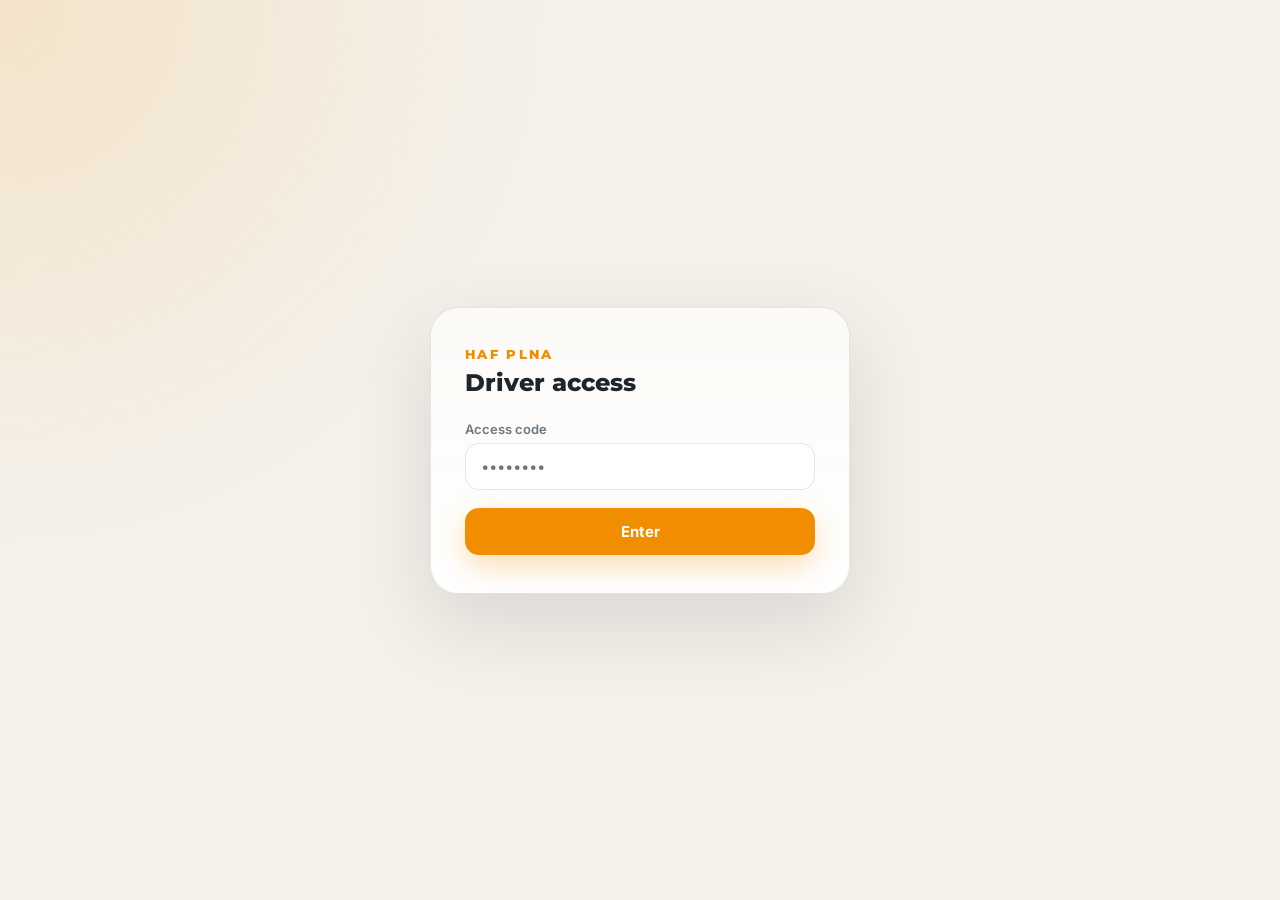
==== commit a7a58194: "Gate: password wall (Otis247) — temporary until Supabase Auth login system ready" ====
--- a/index.html
+++ b/index.html
@@ -109,6 +109,8 @@
   .crumb{display:none}
   .canvas{padding:20px 14px}
   .side-foot{margin-top:24px;flex-direction:column;gap:10px}
+  /* desktop-only items: hide on mobile so the drawer stays lean */
+  [data-mob="hide"]{display:none!important}
 }
 .crm-wrap{width:100%;max-width:1000px;margin:0 auto 14px;overflow-x:auto;border:1px solid var(--line);border-radius:14px;box-shadow:var(--soft-shadow)}
 .crm{width:100%;border-collapse:collapse;font-size:12.5px;min-width:760px}
@@ -469,31 +471,41 @@
 </head>
 <body class="plna-locked">
 
-<!-- ===== Login gate (shown until sign-in) ===== -->
+<!-- ===== Access gate (temporary password wall — swap for Supabase Auth when logins are ready) ===== -->
 <div class="plna-gate" id="plnaGate">
   <form class="plna-gate__card" id="plnaGateForm" autocomplete="on">
     <p class="plna-gate__brand">HAF PLNA</p>
-    <h1 class="plna-gate__title">Sign in to your driver dashboard</h1>
-    <label for="gate-email">Email</label>
-    <input type="email" id="gate-email" name="email" placeholder="you@example.com" autocomplete="email" required />
-    <label for="gate-password">Password</label>
-    <input type="password" id="gate-password" name="password" placeholder="••••••••" autocomplete="current-password" required />
-    <button type="submit" class="plna-gate__btn">Sign in</button>
-    <a class="plna-gate__back" href="/">Back to PLNA</a>
+    <h1 class="plna-gate__title">Driver access</h1>
+    <label for="gate-code">Access code</label>
+    <input type="password" id="gate-code" name="code" placeholder="••••••••" autocomplete="current-password" required />
+    <p id="gate-err" style="color:var(--red);font-size:13px;margin:-10px 0 14px;display:none">Incorrect code — try again.</p>
+    <button type="submit" class="plna-gate__btn">Enter</button>
   </form>
 </div>
 
 <script>
-  // <!-- TODO: wire real Supabase Auth session check here -->
-  (function(){
-    var form = document.getElementById('plnaGateForm');
-    if(!form) return;
-    form.addEventListener('submit', function(e){
-      e.preventDefault();
-      // TODO: replace with real Supabase Auth sign-in + session validation
-      document.body.classList.remove('plna-locked');
-    });
-  })();
+(function(){
+  var KEY = 'T3RpczI0Nw=='; // btoa('Otis247')
+  var STORE = 'plna_access';
+  function unlock(){ document.body.classList.remove('plna-locked'); }
+  // persist through the session
+  if(sessionStorage.getItem(STORE) === KEY){ unlock(); return; }
+  var form = document.getElementById('plnaGateForm');
+  var err  = document.getElementById('gate-err');
+  if(!form) return;
+  form.addEventListener('submit', function(e){
+    e.preventDefault();
+    var v = document.getElementById('gate-code').value;
+    if(btoa(v) === KEY){
+      sessionStorage.setItem(STORE, KEY);
+      unlock();
+    } else {
+      err.style.display = 'block';
+      document.getElementById('gate-code').value = '';
+      document.getElementById('gate-code').focus();
+    }
+  });
+})();
 </script>
 
 <div class="app">
@@ -518,41 +530,41 @@
     <nav class="nav">
       <div class="nav-label">Driver workspace</div>
       <button class="nav-btn active" data-page="today"><svg viewBox="0 0 24 24"><circle cx="12" cy="12" r="9"/><path d="M12 7v5l3 2"/></svg>Today's Availability</button>
-      <button class="nav-btn" data-page="empty-days"><svg viewBox="0 0 24 24"><path d="M7 3v3M17 3v3M4 8h16M5 5h14v15H5zM9 14h6M9 18h3"/></svg>Empty Days</button>
+      <button class="nav-btn" data-page="empty-days" data-mob="hide"><svg viewBox="0 0 24 24"><path d="M7 3v3M17 3v3M4 8h16M5 5h14v15H5zM9 14h6M9 18h3"/></svg>Empty Days</button>
       <button class="nav-btn" data-page="route-direction"><svg viewBox="0 0 24 24"><path d="M12 2l4 4-4 4M16 6H8a4 4 0 0 0-4 4v8"/></svg>Route Direction</button>
-      <button class="nav-btn" data-page="home-base"><svg viewBox="0 0 24 24"><path d="M3 11l9-8 9 8M5 10v10h14V10"/><circle cx="12" cy="13" r="2.5"/></svg>Home Base &amp; Radius</button>
-      <button class="nav-btn" data-page="working-radius"><svg viewBox="0 0 24 24"><circle cx="12" cy="12" r="9"/><circle cx="12" cy="12" r="2"/><path d="M12 12l6-3"/></svg>Working Radius</button>
+      <button class="nav-btn" data-page="home-base" data-mob="hide"><svg viewBox="0 0 24 24"><path d="M3 11l9-8 9 8M5 10v10h14V10"/><circle cx="12" cy="13" r="2.5"/></svg>Home Base &amp; Radius</button>
+      <button class="nav-btn" data-page="working-radius" data-mob="hide"><svg viewBox="0 0 24 24"><circle cx="12" cy="12" r="9"/><circle cx="12" cy="12" r="2"/><path d="M12 12l6-3"/></svg>Working Radius</button>
       <button class="nav-btn" data-page="calendar"><svg viewBox="0 0 24 24"><path d="M7 3v3M17 3v3M4 8h16M5 5h14v15H5z"/><path d="M8 12h3v3H8z"/></svg>Calendar</button>
 
       <div class="nav-sep"></div>
       <div class="nav-label">Jobs &amp; routes</div>
       <button class="nav-btn" data-page="planned-jobs"><svg viewBox="0 0 24 24"><path d="M4 7h16v13H4zM8 7V5a2 2 0 0 1 2-2h4a2 2 0 0 1 2 2v2M4 12h16"/></svg>Planned Jobs</button>
-      <button class="nav-btn" data-page="route-planner"><svg viewBox="0 0 24 24"><path d="M6 19a2 2 0 1 0 0-4 2 2 0 0 0 0 4ZM18 9a2 2 0 1 0 0-4 2 2 0 0 0 0 4ZM8 17h6a3 3 0 0 0 3-3V9M6 15V7a2 2 0 0 1 2-2h4"/></svg>Route Planner</button>
-      <button class="nav-btn" data-page="return-route"><svg viewBox="0 0 24 24"><path d="M9 14l-4-4 4-4M5 10h9a5 5 0 0 1 5 5v3"/></svg>Return-Route</button>
-      <button class="nav-btn" data-page="driver-diary"><svg viewBox="0 0 24 24"><path d="M7 3v3M17 3v3M4 8h16M5 5h14v15H5zM8 12h8M8 16h5"/></svg>Driver Diary</button>
+      <button class="nav-btn" data-page="route-planner" data-mob="hide"><svg viewBox="0 0 24 24"><path d="M6 19a2 2 0 1 0 0-4 2 2 0 0 0 0 4ZM18 9a2 2 0 1 0 0-4 2 2 0 0 0 0 4ZM8 17h6a3 3 0 0 0 3-3V9M6 15V7a2 2 0 0 1 2-2h4"/></svg>Route Planner</button>
+      <button class="nav-btn" data-page="return-route" data-mob="hide"><svg viewBox="0 0 24 24"><path d="M9 14l-4-4 4-4M5 10h9a5 5 0 0 1 5 5v3"/></svg>Return-Route</button>
+      <button class="nav-btn" data-page="driver-diary" data-mob="hide"><svg viewBox="0 0 24 24"><path d="M7 3v3M17 3v3M4 8h16M5 5h14v15H5zM8 12h8M8 16h5"/></svg>Driver Diary</button>
       <button class="nav-btn" data-page="notes"><svg viewBox="0 0 24 24"><path d="M5 4h14v16H5zM9 9h6M9 13h6M9 17h3"/></svg>Notes</button>
 
       <div class="nav-sep"></div>
       <div class="nav-label">After the job</div>
       <button class="nav-btn" data-page="pod"><svg viewBox="0 0 24 24"><path d="M9 11l2 2 4-4M5 5h14v14H5z"/></svg>Proof of Delivery</button>
-      <button class="nav-btn" data-page="job-feedback"><svg viewBox="0 0 24 24"><path d="M12 3l2.5 5 5.5.8-4 3.9 1 5.5L12 16l-5 2.7 1-5.5-4-3.9 5.5-.8Z"/></svg>Job Feedback</button>
-      <button class="nav-btn" data-page="suggested-rate"><svg viewBox="0 0 24 24"><path d="M12 3v18M16 7a4 4 0 0 0-4-2c-2 0-4 1-4 3s2 3 4 3 4 1 4 3-2 3-4 3a4 4 0 0 1-4-2"/></svg>Suggested Rate</button>
-
-      <div class="nav-sep"></div>
-      <div class="nav-label">Pro</div>
-      <button class="nav-btn" data-page="haffee"><svg viewBox="0 0 24 24"><path d="M12 3a4 4 0 0 1 4 4c0 1.5-1 2.5-2 3.2V12H10v-1.8C9 9.5 8 8.5 8 7a4 4 0 0 1 4-4ZM9 16h6M10 20h4"/></svg>HAFFEE AI</button>
-      <button class="nav-btn" data-page="landing-page"><svg viewBox="0 0 24 24"><path d="M3 5h18v14H3zM3 9h18M7 7h.01M9.5 7h.01"/></svg>Driver Landing Page</button>
-
-      <div class="nav-sep"></div>
-      <div class="nav-label">Network</div>
-      <button class="nav-btn" data-page="rewards"><svg viewBox="0 0 24 24"><path d="M8 21h8M12 17v4M5 4h14v4a7 7 0 0 1-14 0V4ZM5 6H3v1a3 3 0 0 0 3 3M19 6h2v1a3 3 0 0 1-3 3"/></svg>My Rewards</button>
-      <button class="nav-btn" data-page="network-pass"><svg viewBox="0 0 24 24"><path d="M3 6h18v12H3z"/><path d="M3 10h18M7 15h4"/></svg>Network Pass</button>
+      <button class="nav-btn" data-page="job-feedback" data-mob="hide"><svg viewBox="0 0 24 24"><path d="M12 3l2.5 5 5.5.8-4 3.9 1 5.5L12 16l-5 2.7 1-5.5-4-3.9 5.5-.8Z"/></svg>Job Feedback</button>
+      <button class="nav-btn" data-page="suggested-rate" data-mob="hide"><svg viewBox="0 0 24 24"><path d="M12 3v18M16 7a4 4 0 0 0-4-2c-2 0-4 1-4 3s2 3 4 3 4 1 4 3-2 3-4 3a4 4 0 0 1-4-2"/></svg>Suggested Rate</button>
+
+      <div class="nav-sep" data-mob="hide"></div>
+      <div class="nav-label" data-mob="hide">Pro</div>
+      <button class="nav-btn" data-page="haffee" data-mob="hide"><svg viewBox="0 0 24 24"><path d="M12 3a4 4 0 0 1 4 4c0 1.5-1 2.5-2 3.2V12H10v-1.8C9 9.5 8 8.5 8 7a4 4 0 0 1 4-4ZM9 16h6M10 20h4"/></svg>HAFFEE AI</button>
+      <button class="nav-btn" data-page="landing-page" data-mob="hide"><svg viewBox="0 0 24 24"><path d="M3 5h18v14H3zM3 9h18M7 7h.01M9.5 7h.01"/></svg>Driver Landing Page</button>
+
+      <div class="nav-sep" data-mob="hide"></div>
+      <div class="nav-label" data-mob="hide">Network</div>
+      <button class="nav-btn" data-page="rewards" data-mob="hide"><svg viewBox="0 0 24 24"><path d="M8 21h8M12 17v4M5 4h14v4a7 7 0 0 1-14 0V4ZM5 6H3v1a3 3 0 0 0 3 3M19 6h2v1a3 3 0 0 1-3 3"/></svg>My Rewards</button>
+      <button class="nav-btn" data-page="network-pass" data-mob="hide"><svg viewBox="0 0 24 24"><path d="M3 6h18v12H3z"/><path d="M3 10h18M7 15h4"/></svg>Network Pass</button>
 
       <div class="nav-sep"></div>
       <div class="nav-label">Account</div>
       <button class="nav-btn" data-page="comms"><svg viewBox="0 0 24 24"><path d="M21 11.5a8.4 8.4 0 0 1-12 7.6L3 21l1.9-5.6A8.4 8.4 0 1 1 21 11.5Z"/></svg>Communications</button>
-      <button class="nav-btn" data-page="integrations"><svg viewBox="0 0 24 24"><path d="M10 3v6M14 3v6M5 9h14v3a7 7 0 0 1-14 0z M12 19v2"/></svg>Connected Apps</button>
-      <button class="nav-btn" data-page="plans"><svg viewBox="0 0 24 24"><path d="M3 7h18v12H3zM3 11h18M7 15h4"/></svg>Plans &amp; Billing</button>
+      <button class="nav-btn" data-page="integrations" data-mob="hide"><svg viewBox="0 0 24 24"><path d="M10 3v6M14 3v6M5 9h14v3a7 7 0 0 1-14 0z M12 19v2"/></svg>Connected Apps</button>
+      <button class="nav-btn" data-page="plans" data-mob="hide"><svg viewBox="0 0 24 24"><path d="M3 7h18v12H3zM3 11h18M7 15h4"/></svg>Plans &amp; Billing</button>
     </nav>
 
     <div class="side-foot">
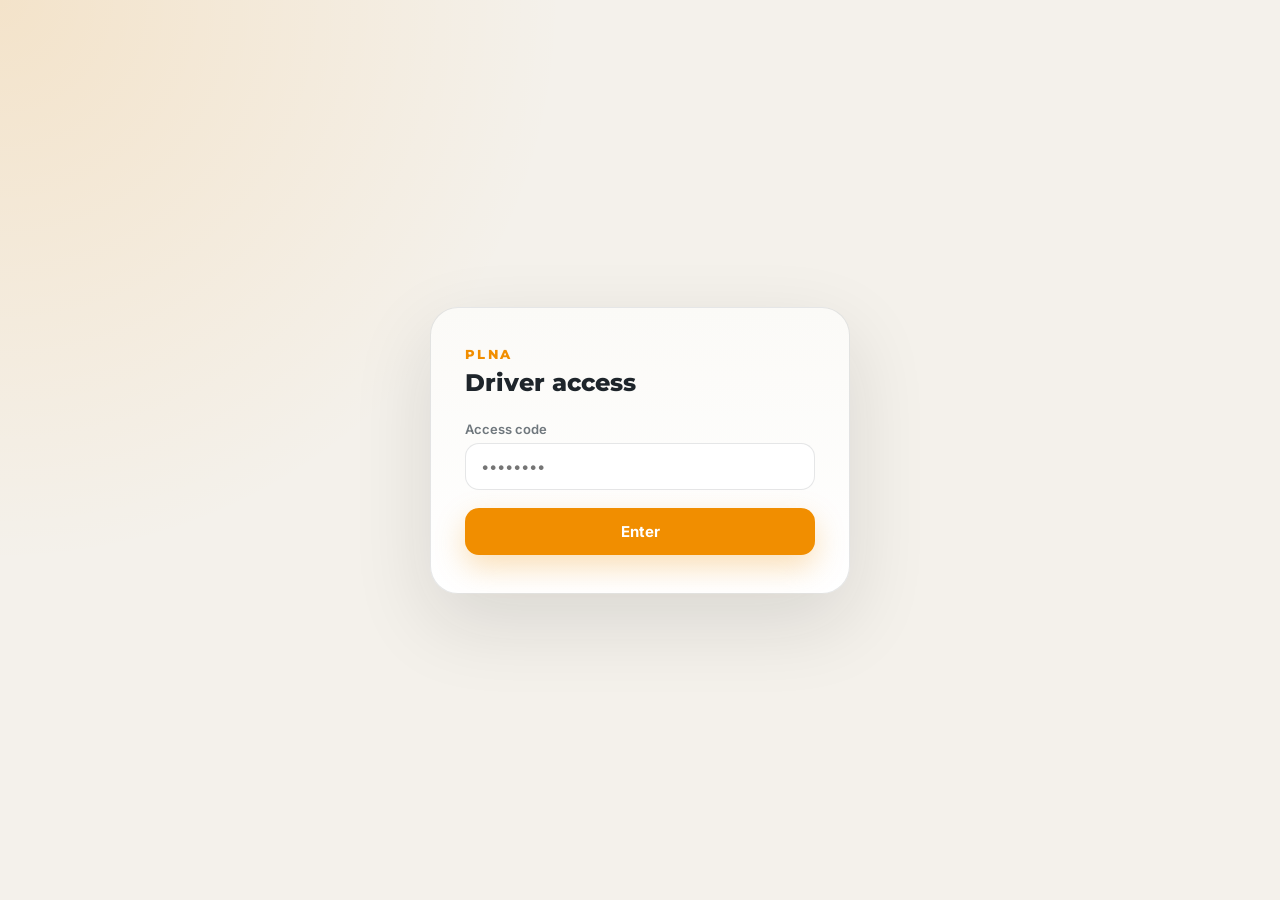
==== commit bd2b01bb: "Dev dashboard: neutral PLNA branding (drop HAF prefix from title, login, breadcrumb, footer) Co-Auth" ====
--- a/index.html
+++ b/index.html
@@ -7,7 +7,7 @@
 <link rel="preconnect" href="https://fonts.googleapis.com" />
 <link rel="preconnect" href="https://fonts.gstatic.com" crossorigin />
 <link href="https://fonts.googleapis.com/css2?family=Inter:wght@400;500;600;700;800&family=Montserrat:wght@600;700;800;900&display=swap" rel="stylesheet" />
-<title>HAF PLNA</title>
+<title>PLNA</title>
 <style>
 :root{
   --brand-orange:#f18e00; --brand-grey:#2f373e;
@@ -474,7 +474,7 @@
 <!-- ===== Access gate (temporary password wall — swap for Supabase Auth when logins are ready) ===== -->
 <div class="plna-gate" id="plnaGate">
   <form class="plna-gate__card" id="plnaGateForm" autocomplete="on">
-    <p class="plna-gate__brand">HAF PLNA</p>
+    <p class="plna-gate__brand">PLNA</p>
     <h1 class="plna-gate__title">Driver access</h1>
     <label for="gate-code">Access code</label>
     <input type="password" id="gate-code" name="code" placeholder="••••••••" autocomplete="current-password" required />
@@ -511,14 +511,13 @@
 <div class="app">
   <header class="mobile-bar">
     <button class="mb-burger" id="navToggle" aria-label="Open menu"><svg viewBox="0 0 24 24"><path d="M4 7h16M4 12h16M4 17h16"/></svg></button>
-    <span class="mb-word">PLNA</span>
+    <span class="mb-word" style="display:inline-flex;align-items:center;gap:7px"><svg style="width:20px;height:20px;flex:none" viewBox="0 0 100 100" xmlns="http://www.w3.org/2000/svg" aria-label="HAF"><polygon fill="#2E3338" points="96,50 73,10.2 27,10.2 4,50 27,89.8 73,89.8"/><polygon fill="none" stroke="#fff" stroke-width="2" points="92,50 70.5,13.6 29.5,13.6 8,50 29.5,86.4 70.5,86.4"/><rect x="22" y="23" width="13" height="55" fill="#fff" rx="1.5"/><rect x="46" y="40" width="13" height="38" fill="#fff" rx="1.5"/><path d="M35,40C35,24,46,24,46,40Q40.5,44,35,40Z" fill="#fff"/><circle cx="59" cy="25" r="7" fill="#F5A623"/><polygon fill="#F5A623" points="52.5,28.5 65.5,28.5 59,40"/><circle cx="59" cy="24.5" r="2.5" fill="#2E3338"/></svg>PLNA</span>
     <span class="mb-title" id="mTitle">Today</span>
   </header>
   <div class="nav-backdrop" id="navBackdrop"></div>
   <aside class="sidebar">
-    <!-- TODO: swap in HAF PLNA logo/branding when supplied -->
     <div class="brand">
-      <span class="otis-logo"><svg viewBox="0 0 48 48" fill="none" xmlns="http://www.w3.org/2000/svg" aria-label="PLNA"><defs><linearGradient id="plnaG" x1="6" y1="6" x2="42" y2="42" gradientUnits="userSpaceOnUse"><stop stop-color="#3b444d"/><stop offset="1" stop-color="#2f373e"/></linearGradient></defs><rect x="1.25" y="1.25" width="45.5" height="45.5" rx="13" fill="url(#plnaG)" stroke="rgba(255,255,255,.12)"/><circle cx="24" cy="24" r="11.4" fill="none" stroke="#fff" stroke-opacity=".94" stroke-width="3.3"/><path d="M24 12.6a11.4 11.4 0 0 1 9.87 5.7" fill="none" stroke="#f18e00" stroke-width="3.3" stroke-linecap="round"/></svg></span>
+      <span class="otis-logo"><svg viewBox="0 0 100 100" xmlns="http://www.w3.org/2000/svg" aria-label="HAF"><polygon fill="#2E3338" points="96,50 73,10.2 27,10.2 4,50 27,89.8 73,89.8"/><polygon fill="none" stroke="#fff" stroke-width="2" points="92,50 70.5,13.6 29.5,13.6 8,50 29.5,86.4 70.5,86.4"/><rect x="22" y="23" width="13" height="55" fill="#fff" rx="1.5"/><rect x="46" y="40" width="13" height="38" fill="#fff" rx="1.5"/><path d="M35,40C35,24,46,24,46,40Q40.5,44,35,40Z" fill="#fff"/><circle cx="59" cy="25" r="7" fill="#F5A623"/><polygon fill="#F5A623" points="52.5,28.5 65.5,28.5 59,40"/><circle cx="59" cy="24.5" r="2.5" fill="#2E3338"/></svg></span>
       <div class="brand-meta">
         <div class="brand-top">
           <span class="otis-word">PLNA</span>
@@ -552,7 +551,7 @@
 
       <div class="nav-sep" data-mob="hide"></div>
       <div class="nav-label" data-mob="hide">Pro</div>
-      <button class="nav-btn" data-page="haffee" data-mob="hide"><svg viewBox="0 0 24 24"><path d="M12 3a4 4 0 0 1 4 4c0 1.5-1 2.5-2 3.2V12H10v-1.8C9 9.5 8 8.5 8 7a4 4 0 0 1 4-4ZM9 16h6M10 20h4"/></svg>HAFFEE AI</button>
+      <button class="nav-btn" data-page="judd" data-mob="hide"><svg viewBox="0 0 24 24"><path d="M12 3a4 4 0 0 1 4 4c0 1.5-1 2.5-2 3.2V12H10v-1.8C9 9.5 8 8.5 8 7a4 4 0 0 1 4-4ZM9 16h6M10 20h4"/></svg>JUDD AI</button>
       <button class="nav-btn" data-page="landing-page" data-mob="hide"><svg viewBox="0 0 24 24"><path d="M3 5h18v14H3zM3 9h18M7 7h.01M9.5 7h.01"/></svg>Driver Landing Page</button>
 
       <div class="nav-sep" data-mob="hide"></div>
@@ -576,7 +575,7 @@
 
   <main class="workspace">
     <div class="topbar">
-      <div class="crumb">HAF PLNA &nbsp;/&nbsp; <b id="crumbPage">Today</b></div>
+      <div class="crumb">PLNA &nbsp;/&nbsp; <b id="crumbPage">Today</b></div>
       <div class="topbar-r">
         <span class="plan-badge pro" id="planBadge"><span class="pb-dot"></span><span id="planBadgeText">PLNA Pro</span></span>
         <span class="ver-badge" id="verBadge">HAF X V2.0.0</span>
@@ -1164,10 +1163,10 @@
         <p class="preview-note">Framework preview — static placeholder data, no live integrations yet.</p>
       </section>
 
-      <section class="page" id="haffee" data-gate="plnaPlanner" data-title="HAFFEE AI">
+      <section class="page" id="judd" data-gate="plnaPlanner" data-title="JUDD AI">
         <div class="plna-head">
           <div class="glyph"><svg viewBox="0 0 24 24"><path d="M12 3a4 4 0 0 1 4 4c0 1.5-1 2.5-2 3.2V12H10v-1.8C9 9.5 8 8.5 8 7a4 4 0 0 1 4-4ZM9 16h6M10 20h4"/></svg></div>
-          <h1>HAFFEE AI</h1>
+          <h1>JUDD AI</h1>
           <p>Your planning co-pilot — reads your week, your lanes and live network demand to suggest where to be, what to price and which empty legs to fill.</p>
         </div>
         <div data-plan-min="PAID" style="width:100%;display:flex;flex-direction:column;align-items:center;gap:14px">
@@ -1182,14 +1181,14 @@
               <div class="qa-row"><span class="qa-q">“Where should I head after my Sheffield drop?”</span></div>
               <div class="qa-row"><span class="qa-q" style="font-weight:500;color:var(--muted)">M1 Manchester is running hot this afternoon and points back toward your base — worth lining up a return collection there. Opportunity only, not a guaranteed load.</span></div>
             </div>
-            <p class="preview-note">Framework preview — HAFFEE AI guidance is advisory. Suggestions are eligibility/opportunity, never guaranteed work or returns.</p>
+            <p class="preview-note">Framework preview — JUDD AI guidance is advisory. Suggestions are eligibility/opportunity, never guaranteed work or returns.</p>
           </div>
           <div class="plan-tease is-locked" style="width:100%">
             <div class="upsell">
               <div class="us-ic"><svg viewBox="0 0 24 24"><path d="M12 3a4 4 0 0 1 4 4c0 1.5-1 2.5-2 3.2V12H10v-1.8C9 9.5 8 8.5 8 7a4 4 0 0 1 4-4ZM9 16h6M10 20h4"/></svg></div>
               <span class="us-need">Pro feature</span>
-              <h2>Unlock HAFFEE AI</h2>
-              <p>Full HAFFEE AI planning support — live lane reads, pricing prompts and empty-leg guidance — comes with PLNA Pro.</p>
+              <h2>Unlock JUDD AI</h2>
+              <p>Full JUDD AI planning support — live lane reads, pricing prompts and empty-leg guidance — comes with PLNA Pro.</p>
               <div class="us-feats"><span class="pill">PLNA Pro · £19/mo</span><span class="pill">or £190/year</span></div>
             </div>
           </div>
@@ -1383,7 +1382,7 @@
               <li><svg viewBox="0 0 24 24"><path d="M5 12l5 5 9-11"/></svg>Everything in Free</li>
               <li><svg viewBox="0 0 24 24"><path d="M5 12l5 5 9-11"/></svg>Full route planner</li>
               <li><svg viewBox="0 0 24 24"><path d="M5 12l5 5 9-11"/></svg>Return-route alerts</li>
-              <li><svg viewBox="0 0 24 24"><path d="M5 12l5 5 9-11"/></svg>Full HAFFEE AI support</li>
+              <li><svg viewBox="0 0 24 24"><path d="M5 12l5 5 9-11"/></svg>Full JUDD AI support</li>
               <li><svg viewBox="0 0 24 24"><path d="M5 12l5 5 9-11"/></svg>Higher base-rate % + lower fee</li>
               <li><svg viewBox="0 0 24 24"><path d="M5 12l5 5 9-11"/></svg>Driver landing page</li>
               <li><svg viewBox="0 0 24 24"><path d="M5 12l5 5 9-11"/></svg>Priority KNECT visibility</li>
@@ -1396,7 +1395,7 @@
 
     </div>
     <footer style="display:flex;align-items:center;justify-content:space-between;gap:12px;flex-wrap:wrap;padding:16px 30px;border-top:1px solid var(--line);font-size:11px;letter-spacing:.04em;color:var(--muted);font-weight:600">
-      <span>HAF PLNA — driver planning</span>
+      <span>PLNA — driver planning</span>
       <span id="verFooter">HAF X V2.0.0</span>
     </footer>
   </main>
@@ -1610,7 +1609,7 @@
   }
 
   // ---- P3: PLAN TIERS -------------------------------------------------------
-  // HAFFEE AI + Driver Landing Page = Pro only. Return-route alerts = Plus+.
+  // JUDD AI + Driver Landing Page = Pro only. Return-route alerts = Plus+.
   var PLAN=M.PLAN;
   // Two-tier: Free vs Paid. Old codes tolerated so nothing breaks (LITE→free, PLUS/PRO→paid).
   function planRank(code){return {FREE:0,LITE:0,PLUS:1,PRO:1,PAID:1}[code]||0;}
